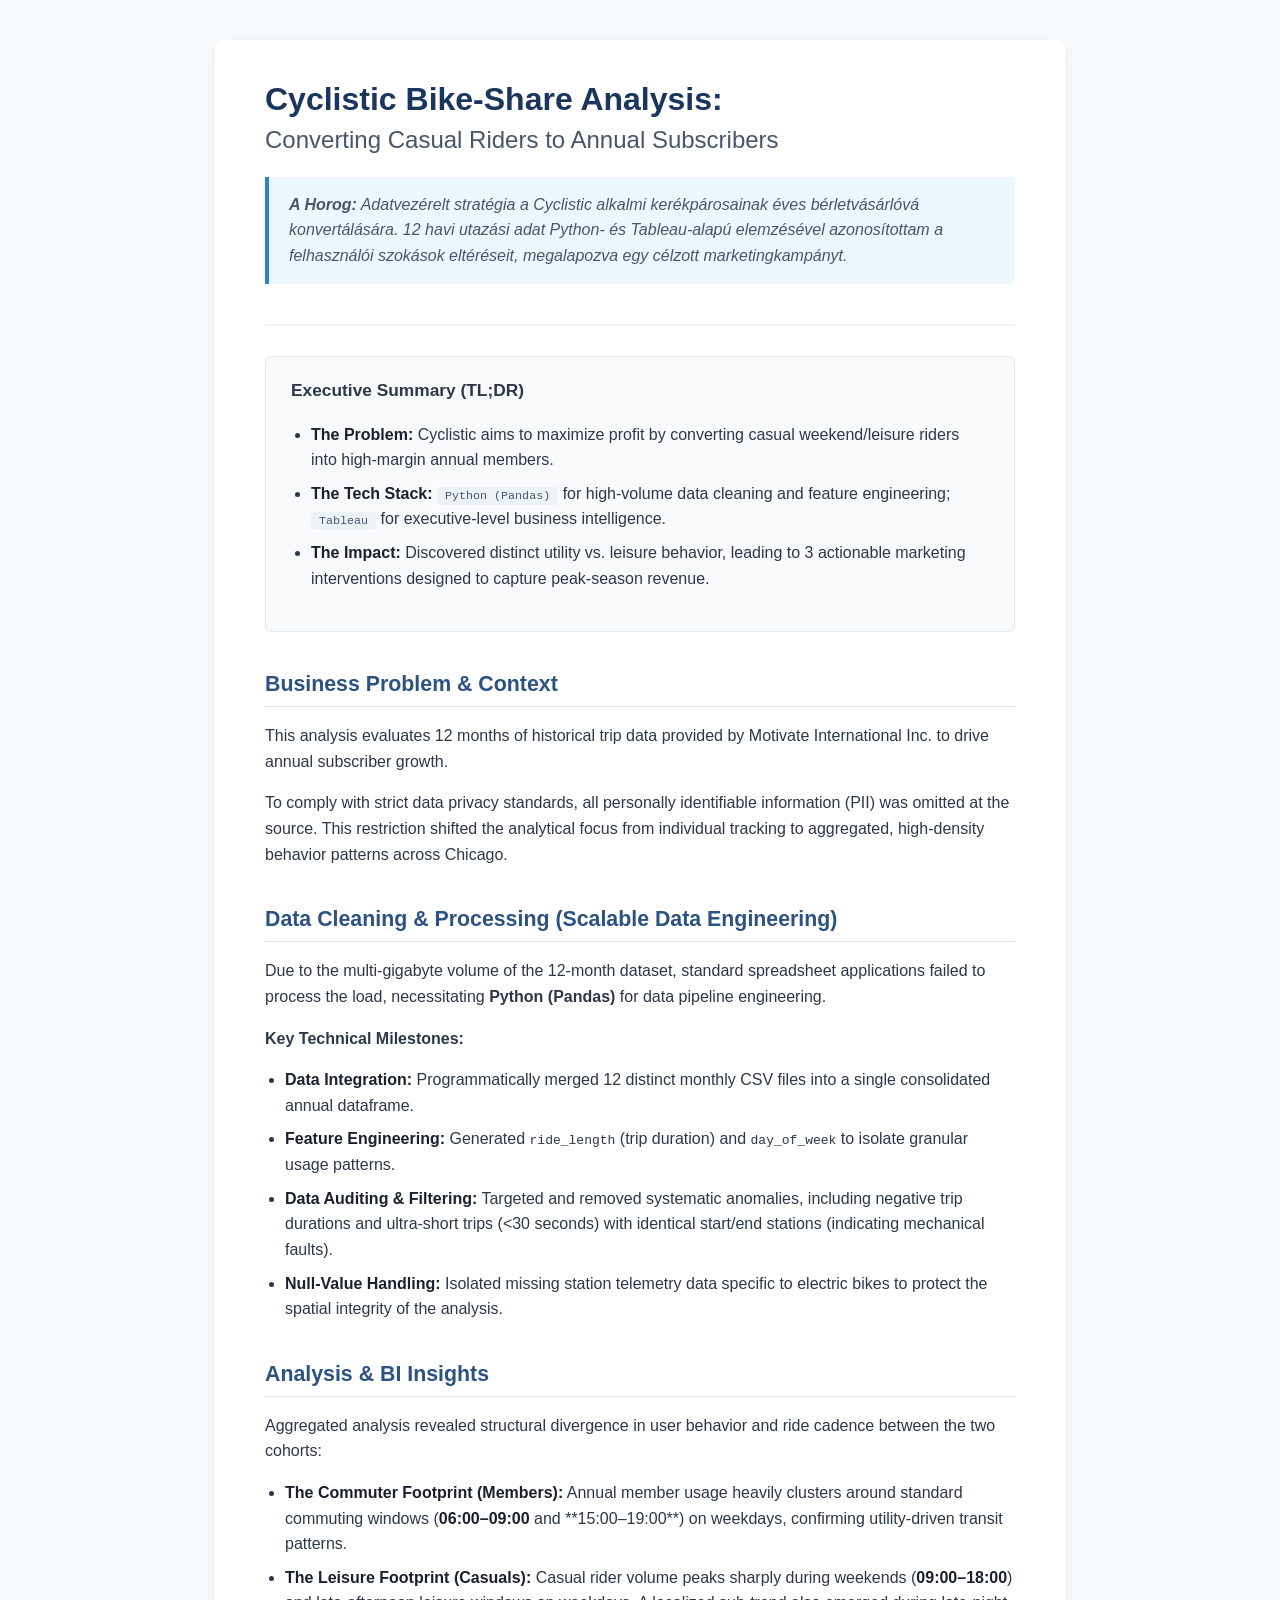
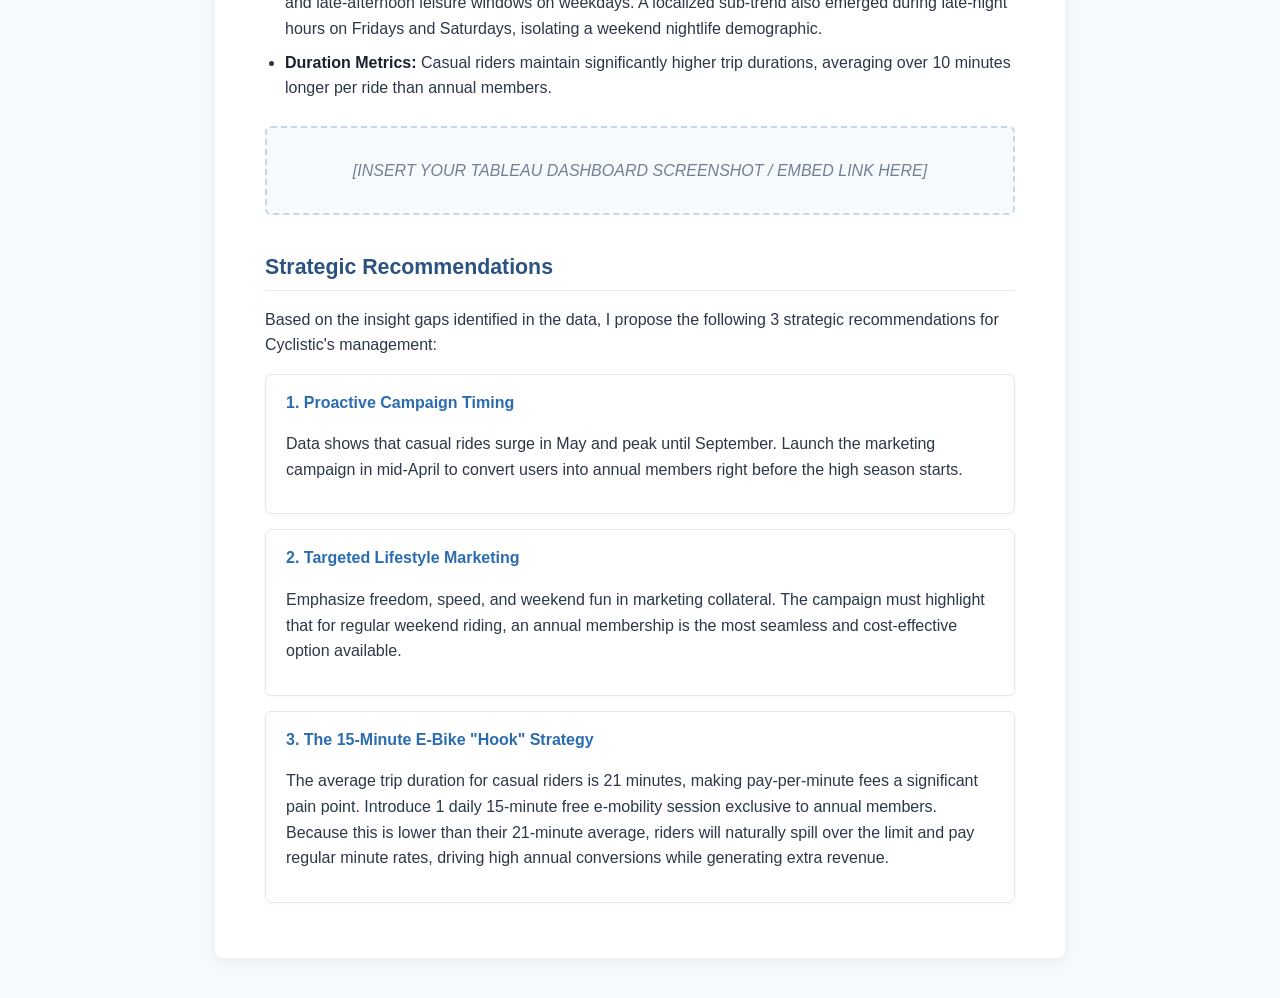
==== bike_sharing.html @ 43208537 "Update bike_sharing.html" ====
<!DOCTYPE html>
<html lang="en">
<head>
    <meta charset="UTF-8">
    <meta name="viewport" content="width=device-width, initial-scale=1.0">
    <title>Cyclistic Bike-Share Case Study - Data Analytics Portfolio</title>
    <style>
        *, *::before, *::after {
            box-sizing: border-box;
        }
        
        body {
            font-family: 'Segoe UI', Tahoma, Geneva, Verdana, sans-serif;
            line-height: 1.6;
            color: #2d3748;
            background-color: #f7fafc;
            margin: 0;
            padding: 0;
        }

        .container {
            max-width: 850px;
            margin: 40px auto;
            background: #ffffff;
            padding: 40px 50px;
            border-radius: 8px;
            box-shadow: 0 4px 15px rgba(0, 0, 0, 0.05);
        }

        header {
            border-bottom: 2px solid #edf2f7;
            padding-bottom: 20px;
            margin-bottom: 30px;
        }

        h1 {
            font-size: 24pt;
            color: #1a365d;
            margin-top: 0;
            margin-bottom: 15px;
            line-height: 1.2;
        }

        .hook {
            font-size: 12pt;
            font-style: italic;
            color: #4a5568;
            background-color: #ebf8ff;
            border-left: 4px solid #3182ce;
            padding: 15px 20px;
            margin: 20px 0;
            border-radius: 0 4px 4px 0;
        }

        h2 {
            font-size: 16pt;
            color: #2c5282;
            margin-top: 35px;
            margin-bottom: 15px;
            padding-bottom: 5px;
            border-bottom: 1px solid #e2e8f0;
        }

        .summary-box {
            background-color: #f8fafc;
            border: 1px solid #e2e8f0;
            border-radius: 6px;
            padding: 20px 25px;
            margin-bottom: 30px;
        }

        .summary-box h3 {
            margin-top: 0;
            color: #2d3748;
            font-size: 13pt;
        }

        ul {
            padding-left: 20px;
            margin-bottom: 20px;
        }

        li {
            margin-bottom: 8px;
        }

        li strong {
            color: #1a202c;
        }

        .placeholder-box {
            background-color: #f7fafc;
            border: 2px dashed #cbd5e0;
            border-radius: 6px;
            padding: 30px;
            text-align: center;
            color: #718096;
            font-style: italic;
            margin: 25px 0;
        }

        .recommendation {
            background: #fff;
            border: 1px solid #e2e8f0;
            border-radius: 6px;
            padding: 15px 20px;
            margin-bottom: 15px;
            box-shadow: 0 2px 4px rgba(0,0,0,0.02);
        }

        .recommendation h4 {
            margin-top: 0;
            margin-bottom: 8px;
            color: #2b6cb0;
            font-size: 12pt;
        }
        
        .tech-badge {
            background-color: #edf2f7;
            color: #4a5568;
            padding: 2px 8px;
            border-radius: 4px;
            font-family: monospace;
            font-size: 0.9em;
        }
    </style>
</head>
<body>

    <div class="container">
        <header>
            <h1>Cyclistic Bike-Share Analysis:<br><span style="color: #4a5568; font-size: 18pt; font-weight: normal;">Converting Casual Riders to Annual Subscribers</span></h1>
            
            <div class="hook">
                <strong>A Horog:</strong> Adatvezérelt stratégia a Cyclistic alkalmi kerékpárosainak éves bérletvásárlóvá konvertálására. 12 havi utazási adat Python- és Tableau-alapú elemzésével azonosítottam a felhasználói szokások eltéréseit, megalapozva egy célzott marketingkampányt.
            </div>
        </header>

        <section class="summary-box">
            <h3>Executive Summary (TL;DR)</h3>
            <ul>
                <li><strong>The Problem:</strong> Cyclistic aims to maximize profit by converting casual weekend/leisure riders into high-margin annual members.</li>
                <li><strong>The Tech Stack:</strong> <span class="tech-badge">Python (Pandas)</span> for high-volume data cleaning and feature engineering; <span class="tech-badge">Tableau</span> for executive-level business intelligence.</li>
                <li><strong>The Impact:</strong> Discovered distinct utility vs. leisure behavior, leading to 3 actionable marketing interventions designed to capture peak-season revenue.</li>
            </ul>
        </section>

        <h2>Business Problem & Context</h2>
        <p>This analysis evaluates 12 months of historical trip data provided by Motivate International Inc. to drive annual subscriber growth.</p>
        <p>To comply with strict data privacy standards, all personally identifiable information (PII) was omitted at the source. This restriction shifted the analytical focus from individual tracking to aggregated, high-density behavior patterns across Chicago.</p>

        <h2>Data Cleaning & Processing (Scalable Data Engineering)</h2>
        <p>Due to the multi-gigabyte volume of the 12-month dataset, standard spreadsheet applications failed to process the load, necessitating <strong>Python (Pandas)</strong> for data pipeline engineering.</p>
        
        <p><strong>Key Technical Milestones:</strong></p>
        <ul>
            <li><strong>Data Integration:</strong> Programmatically merged 12 distinct monthly CSV files into a single consolidated annual dataframe.</li>
            <li><strong>Feature Engineering:</strong> Generated <code>ride_length</code> (trip duration) and <code>day_of_week</code> to isolate granular usage patterns.</li>
            <li><strong>Data Auditing & Filtering:</strong> Targeted and removed systematic anomalies, including negative trip durations and ultra-short trips (&lt;30 seconds) with identical start/end stations (indicating mechanical faults).</li>
            <li><strong>Null-Value Handling:</strong> Isolated missing station telemetry data specific to electric bikes to protect the spatial integrity of the analysis.</li>
        </ul>

        <h2>Analysis & BI Insights</h2>
        <p>Aggregated analysis revealed structural divergence in user behavior and ride cadence between the two cohorts:</p>
        
        <ul>
            <li><strong>The Commuter Footprint (Members):</strong> Annual member usage heavily clusters around standard commuting windows (<strong>06:00–09:00</strong> and **15:00–19:00**) on weekdays, confirming utility-driven transit patterns.</li>
            <li><strong>The Leisure Footprint (Casuals):</strong> Casual rider volume peaks sharply during weekends (<strong>09:00–18:00</strong>) and late-afternoon leisure windows on weekdays. A localized sub-trend also emerged during late-night hours on Fridays and Saturdays, isolating a weekend nightlife demographic.</li>
            <li><strong>Duration Metrics:</strong> Casual riders maintain significantly higher trip durations, averaging over 10 minutes longer per ride than annual members.</li>
        </ul>

        <div class="placeholder-box">
            [INSERT YOUR TABLEAU DASHBOARD SCREENSHOT / EMBED LINK HERE]
        </div>

        <h2>Strategic Recommendations</h2>
        <p>Based on the insight gaps identified in the data, I propose the following 3 strategic recommendations for Cyclistic's management:</p>

        <div class="recommendation">
            <h4>1. Proactive Campaign Timing</h4>
            <p>Data shows that casual rides surge in May and peak until September. Launch the marketing campaign in mid-April to convert users into annual members right before the high season starts.</p>
        </div>

        <div class="recommendation">
            <h4>2. Targeted Lifestyle Marketing</h4>
            <p>Emphasize freedom, speed, and weekend fun in marketing collateral. The campaign must highlight that for regular weekend riding, an annual membership is the most seamless and cost-effective option available.</p>
        </div>

        <div class="recommendation">
            <h4>3. The 15-Minute E-Bike "Hook" Strategy</h4>
            <p>The average trip duration for casual riders is 21 minutes, making pay-per-minute fees a significant pain point. Introduce 1 daily 15-minute free e-mobility session exclusive to annual members. Because this is lower than their 21-minute average, riders will naturally spill over the limit and pay regular minute rates, driving high annual conversions while generating extra revenue.</p>
        </div>
    </div>

</body>
</html>
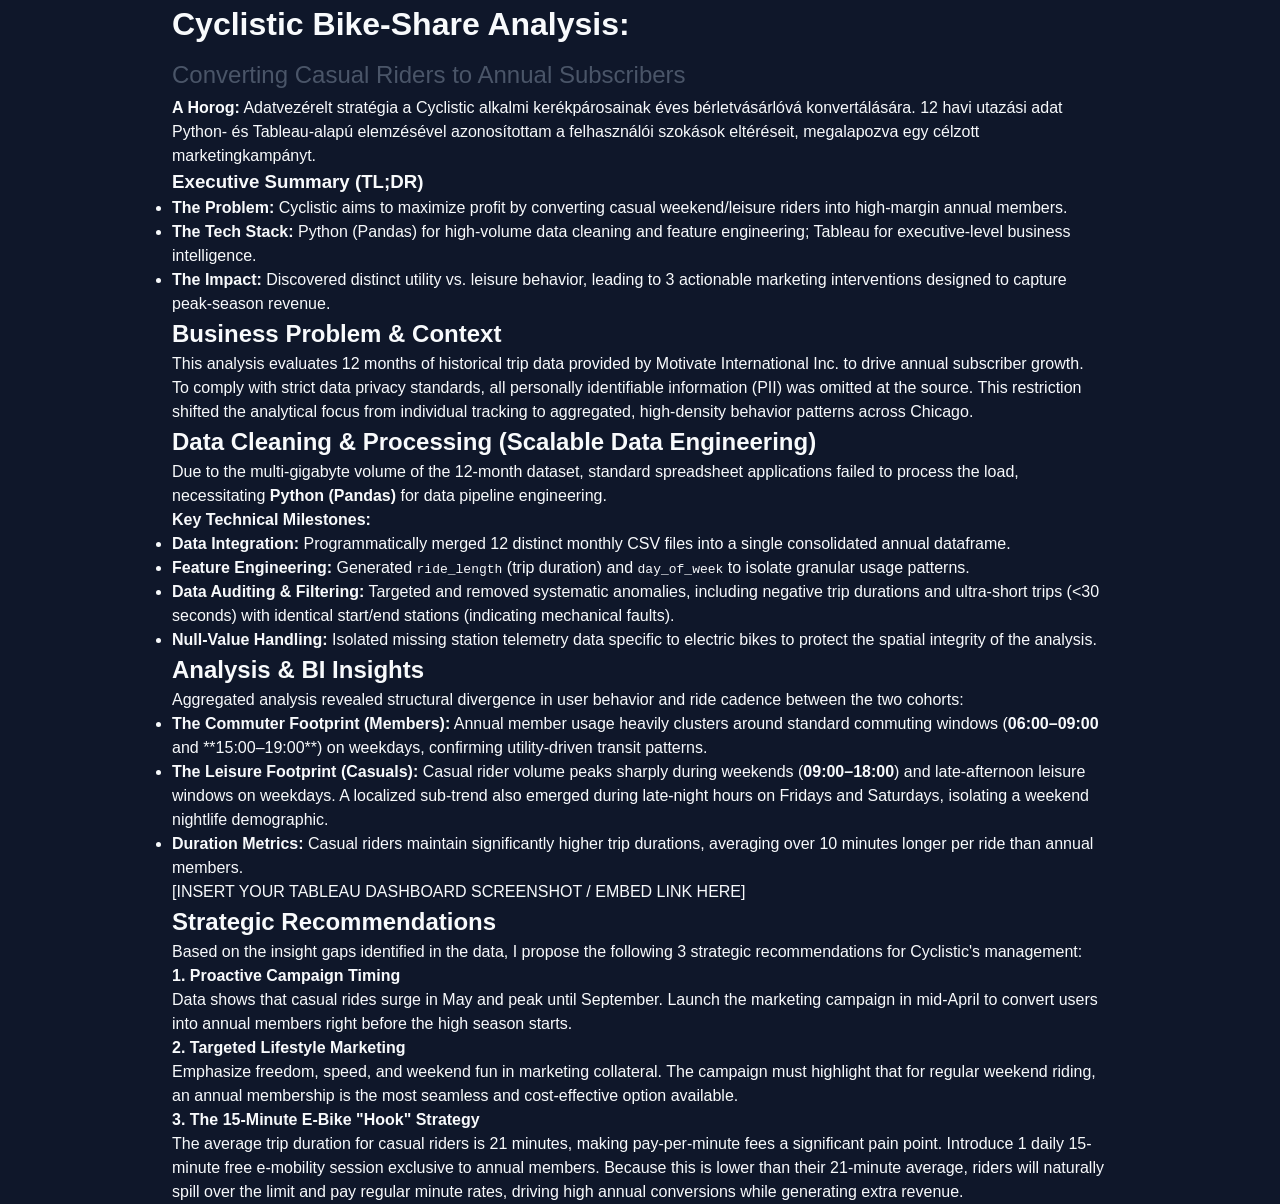
==== commit 26f9120b: "Update bike_sharing.html with .css link" ====
--- a/bike_sharing.html
+++ b/bike_sharing.html
@@ -4,126 +4,7 @@
     <meta charset="UTF-8">
     <meta name="viewport" content="width=device-width, initial-scale=1.0">
     <title>Cyclistic Bike-Share Case Study - Data Analytics Portfolio</title>
-    <style>
-        *, *::before, *::after {
-            box-sizing: border-box;
-        }
-        
-        body {
-            font-family: 'Segoe UI', Tahoma, Geneva, Verdana, sans-serif;
-            line-height: 1.6;
-            color: #2d3748;
-            background-color: #f7fafc;
-            margin: 0;
-            padding: 0;
-        }
-
-        .container {
-            max-width: 850px;
-            margin: 40px auto;
-            background: #ffffff;
-            padding: 40px 50px;
-            border-radius: 8px;
-            box-shadow: 0 4px 15px rgba(0, 0, 0, 0.05);
-        }
-
-        header {
-            border-bottom: 2px solid #edf2f7;
-            padding-bottom: 20px;
-            margin-bottom: 30px;
-        }
-
-        h1 {
-            font-size: 24pt;
-            color: #1a365d;
-            margin-top: 0;
-            margin-bottom: 15px;
-            line-height: 1.2;
-        }
-
-        .hook {
-            font-size: 12pt;
-            font-style: italic;
-            color: #4a5568;
-            background-color: #ebf8ff;
-            border-left: 4px solid #3182ce;
-            padding: 15px 20px;
-            margin: 20px 0;
-            border-radius: 0 4px 4px 0;
-        }
-
-        h2 {
-            font-size: 16pt;
-            color: #2c5282;
-            margin-top: 35px;
-            margin-bottom: 15px;
-            padding-bottom: 5px;
-            border-bottom: 1px solid #e2e8f0;
-        }
-
-        .summary-box {
-            background-color: #f8fafc;
-            border: 1px solid #e2e8f0;
-            border-radius: 6px;
-            padding: 20px 25px;
-            margin-bottom: 30px;
-        }
-
-        .summary-box h3 {
-            margin-top: 0;
-            color: #2d3748;
-            font-size: 13pt;
-        }
-
-        ul {
-            padding-left: 20px;
-            margin-bottom: 20px;
-        }
-
-        li {
-            margin-bottom: 8px;
-        }
-
-        li strong {
-            color: #1a202c;
-        }
-
-        .placeholder-box {
-            background-color: #f7fafc;
-            border: 2px dashed #cbd5e0;
-            border-radius: 6px;
-            padding: 30px;
-            text-align: center;
-            color: #718096;
-            font-style: italic;
-            margin: 25px 0;
-        }
-
-        .recommendation {
-            background: #fff;
-            border: 1px solid #e2e8f0;
-            border-radius: 6px;
-            padding: 15px 20px;
-            margin-bottom: 15px;
-            box-shadow: 0 2px 4px rgba(0,0,0,0.02);
-        }
-
-        .recommendation h4 {
-            margin-top: 0;
-            margin-bottom: 8px;
-            color: #2b6cb0;
-            font-size: 12pt;
-        }
-        
-        .tech-badge {
-            background-color: #edf2f7;
-            color: #4a5568;
-            padding: 2px 8px;
-            border-radius: 4px;
-            font-family: monospace;
-            font-size: 0.9em;
-        }
-    </style>
+    <link rel="stylesheet" href="style.css">
 </head>
 <body>
 
--- a/style.css
+++ b/style.css
@@ -0,0 +1,169 @@
+/* --- DIZÁJN RENDSZER --- */
+        :root {
+            --bg-main: #0f172a;       /* Mély palaszürke háttér */
+            --bg-card: #1e293b;       /* Kártyák háttere */
+            --accent-cyan: #06b6d4;   /* Funkcionális neon-cián kiemelő */
+            --text-main: #f8fafc;     /* Elsődleges szöveg */
+            --text-muted: #94a3b8;    /* Másodlagos szöveg */
+            --border-color: rgba(255, 255, 255, 0.05);
+            --max-width: 1000px;
+            --transition: all 0.2s ease-in-out;
+        }
+
+        * {
+            margin: 0;
+            padding: 0;
+            box-sizing: border-box;
+            scroll-behavior: smooth;
+        }
+
+        body {
+            background-color: var(--bg-main);
+            color: var(--text-main);
+            font-family: 'Inter', sans-serif;
+            line-height: 1.5;
+            -webkit-font-smoothing: antialiased;
+        }
+
+        .container {
+            width: 100%;
+            max-width: var(--max-width);
+            margin: 0 auto;
+            padding: 0 2rem;
+        }
+
+        /* --- LEBUTÍTOTT NAVIGÁCIÓ --- */
+        nav {
+            padding: 2rem 0;
+        }
+
+        .logo {
+            font-weight: 700;
+            font-size: 1.1rem;
+            letter-spacing: 0.05em;
+        }
+
+        .logo span {
+            color: var(--accent-cyan);
+        }
+
+        /* --- BEMUTATKOZÁS (HERO & ABOUT EGYBEN) --- */
+        .profile-section {
+            padding: 4rem 0 6rem 0;
+        }
+
+        .profile-section h1 {
+            font-size: 2.5rem;
+            font-weight: 700;
+            line-height: 1.2;
+            margin-bottom: 1.5rem;
+            letter-spacing: -0.02em;
+        }
+
+        .profile-section p {
+            font-size: 1.15rem;
+            color: var(--text-muted);
+            max-width: 800px;
+        }
+
+        /* --- MINIMALISTA PROJEKT RÁCSHÁLÓ --- */
+        .projects-section {
+            padding-bottom: 8rem;
+        }
+
+        .section-title {
+            font-size: 1.5rem;
+            font-weight: 700;
+            margin-bottom: 2.5rem;
+            letter-spacing: -0.01em;
+        }
+
+        .section-title span {
+            color: var(--accent-cyan);
+        }
+
+        .projects-grid {
+            display: grid;
+            grid-template-columns: repeat(auto-fit, minmax(320px, 1fr));
+            gap: 2rem;
+        }
+
+        .project-card {
+            background-color: var(--bg-card);
+            border: 1px solid var(--border-color);
+            border-radius: 6px;
+            padding: 2.5rem;
+            display: flex;
+            flex-direction: column;
+            justify-content: space-between;
+            transition: var(--transition);
+        }
+
+        .project-card:hover {
+            border-color: rgba(6, 182, 212, 0.3);
+        }
+
+        .project-card h3 {
+            font-size: 1.3rem;
+            margin-bottom: 0.75rem;
+        }
+
+        .project-card p {
+            color: var(--text-muted);
+            font-size: 0.95rem;
+            margin-bottom: 2rem;
+            flex-grow: 1;
+        }
+
+        /* Gomb stílus az átnavigáláshoz */
+        .btn {
+            display: inline-flex;
+            align-items: center;
+            justify-content: center;
+            padding: 0.75rem 1.5rem;
+            font-size: 0.9rem;
+            font-weight: 600;
+            border-radius: 4px;
+            text-decoration: none;
+            transition: var(--transition);
+            background-color: var(--accent-cyan);
+            color: var(--bg-main);
+            border: 1px solid var(--accent-cyan);
+            align-self: flex-start;
+        }
+
+        .btn:hover {
+            background-color: transparent;
+            color: var(--accent-cyan);
+        }
+
+        /* --- FOOTER / KAPCSOLAT --- */
+        footer {
+            padding: 3rem 0;
+            border-top: 1px solid var(--border-color);
+            display: flex;
+            justify-content: space-between;
+            align-items: center;
+            flex-wrap: wrap;
+            gap: 1.5rem;
+            font-size: 0.9rem;
+            color: var(--text-muted);
+        }
+
+        .footer-links a {
+            color: var(--text-main);
+            text-decoration: none;
+            margin-left: 1.5rem;
+            font-weight: 500;
+            transition: var(--transition);
+        }
+
+        .footer-links a:hover {
+            color: var(--accent-cyan);
+        }
+
+        @media (max-width: 576px) {
+            .profile-section h1 { font-size: 2rem; }
+            footer { flex-direction: column; text-align: center; }
+            .footer-links a { margin: 0 0.75rem; }
+        }
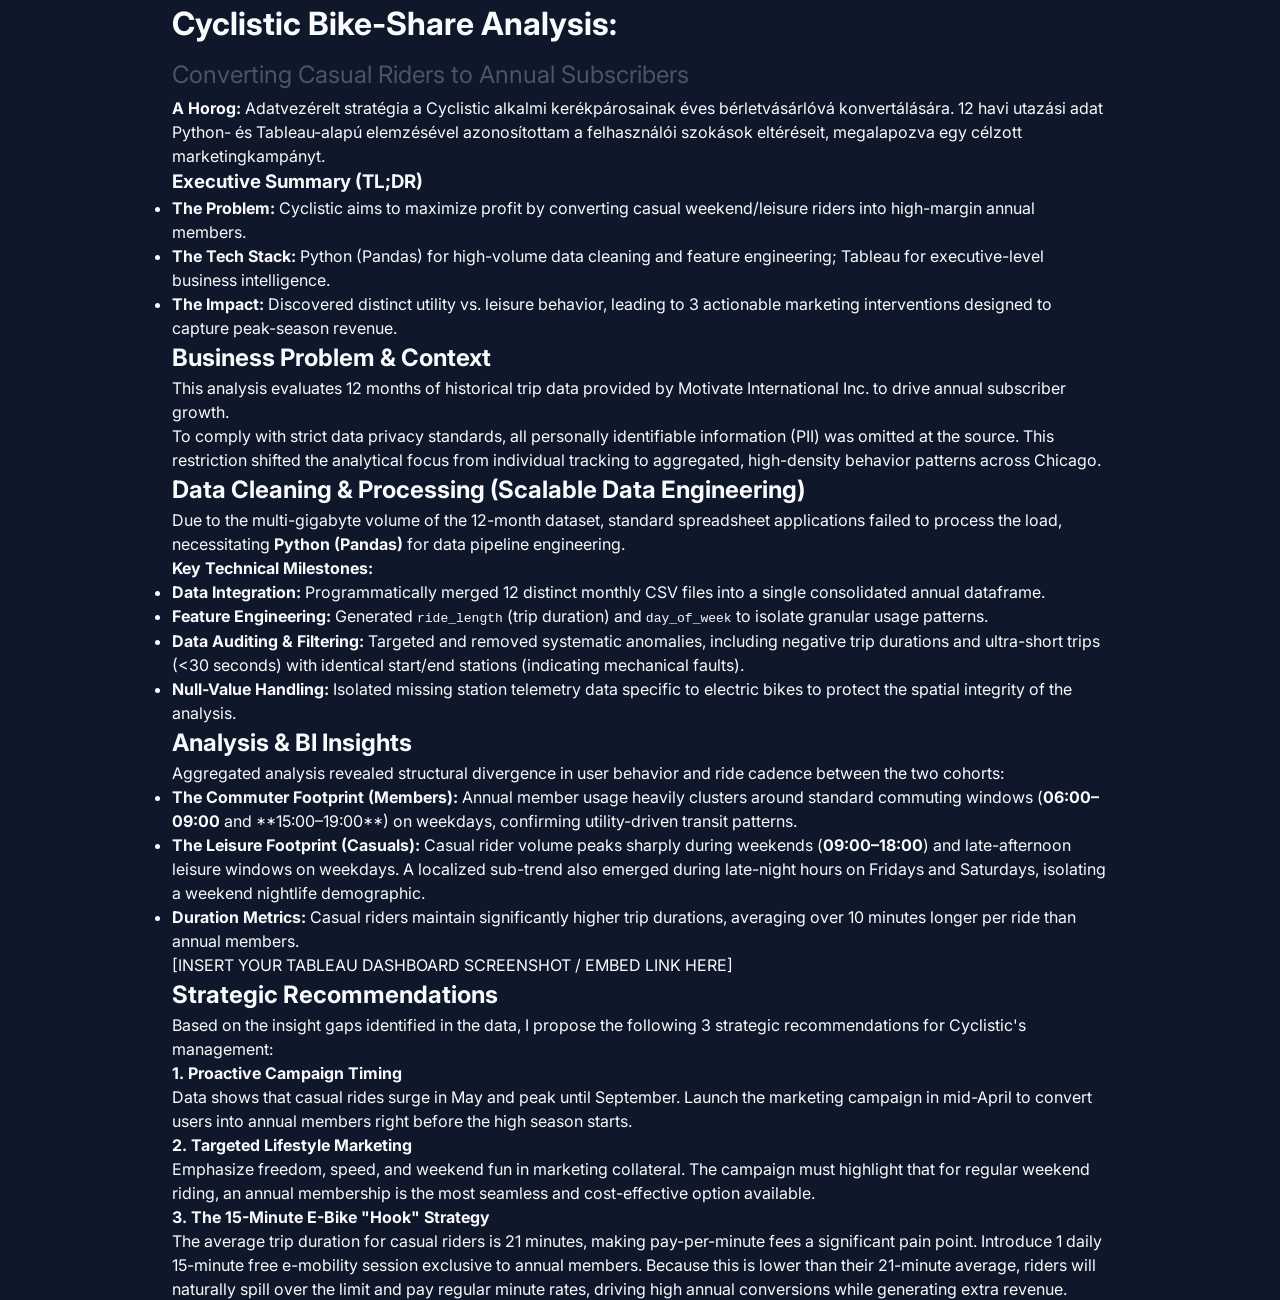
==== commit 4ee73436: "Update bike_sharing.html" ====
--- a/bike_sharing.html
+++ b/bike_sharing.html
@@ -3,7 +3,10 @@
 <head>
     <meta charset="UTF-8">
     <meta name="viewport" content="width=device-width, initial-scale=1.0">
-    <title>Cyclistic Bike-Share Case Study - Data Analytics Portfolio</title>
+    <title>Case Study - Divvy</title>
+    <link rel="preconnect" href="https://fonts.googleapis.com">
+    <link rel="preconnect" href="https://fonts.gstatic.com" crossorigin>
+    <link href="https://fonts.googleapis.com/css2?family=Inter:wght@400;500;600;700&display=swap" rel="stylesheet">
     <link rel="stylesheet" href="style.css">
 </head>
 <body>
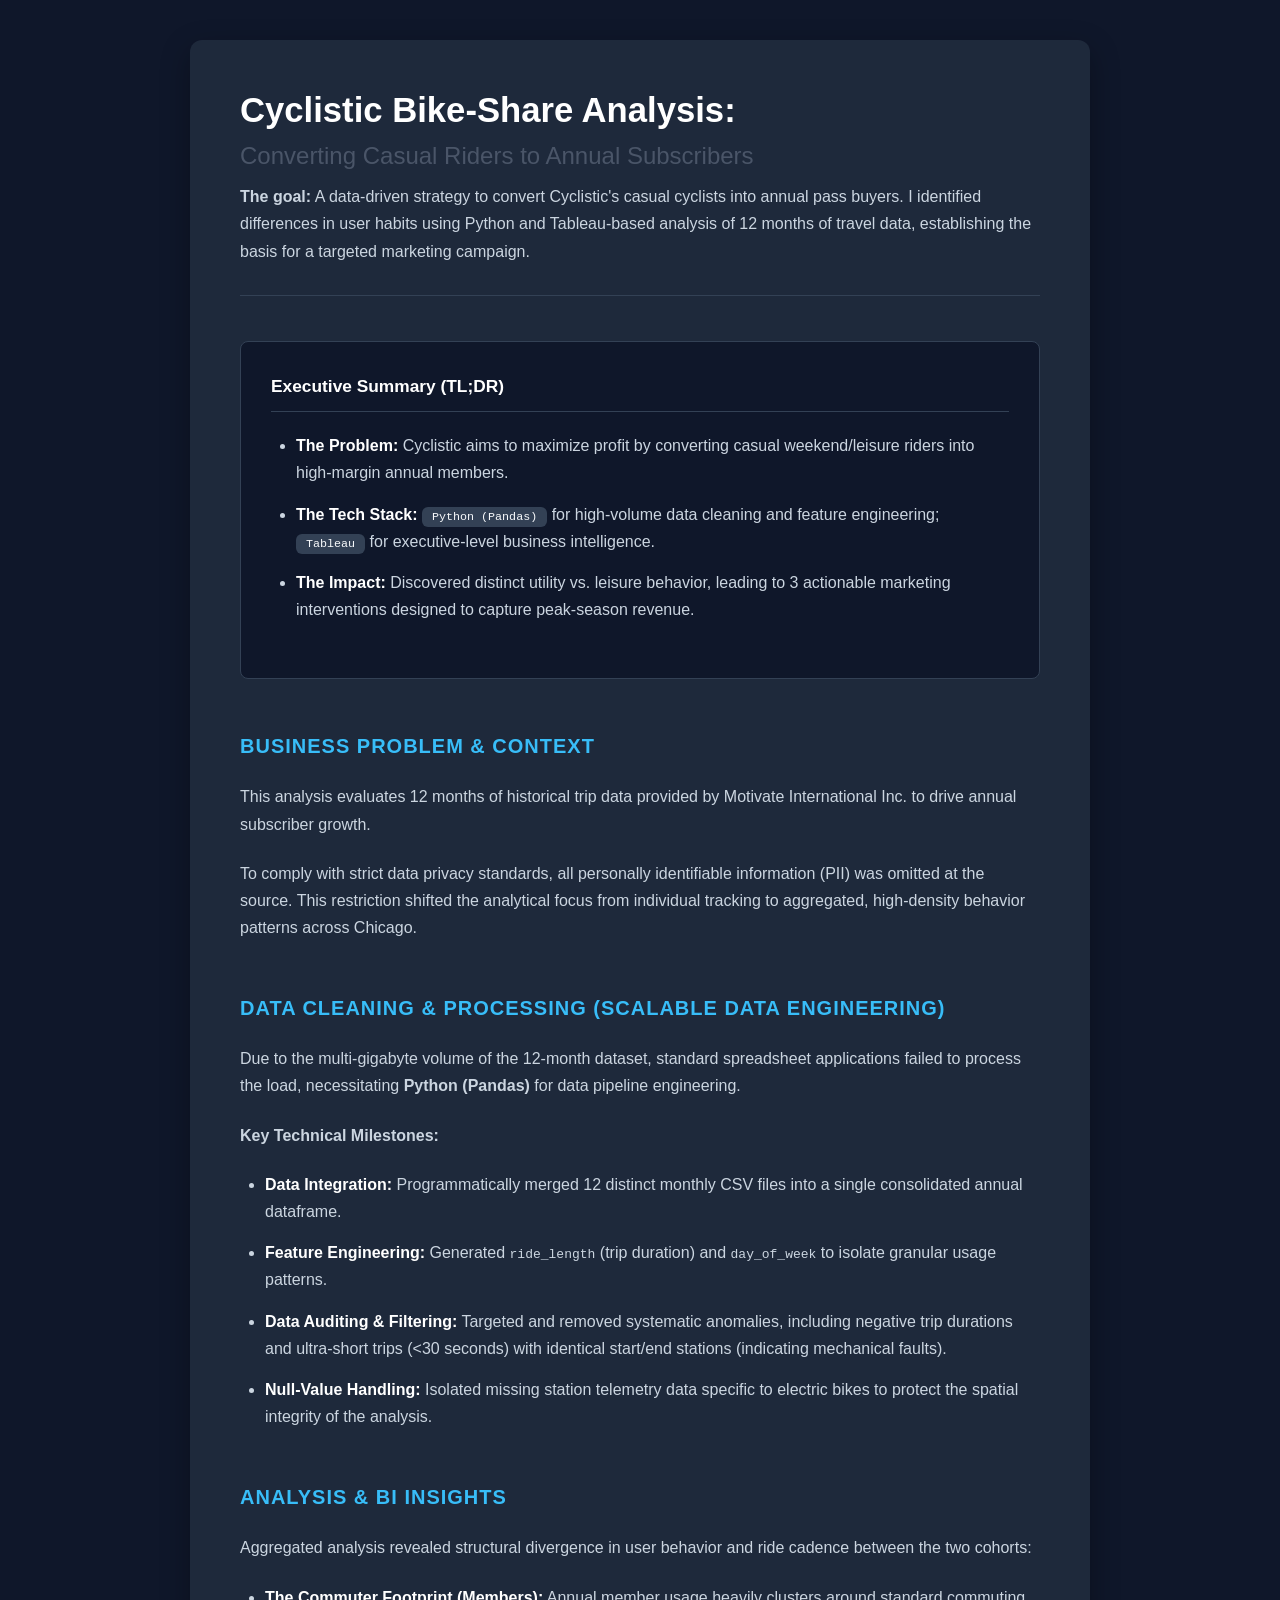
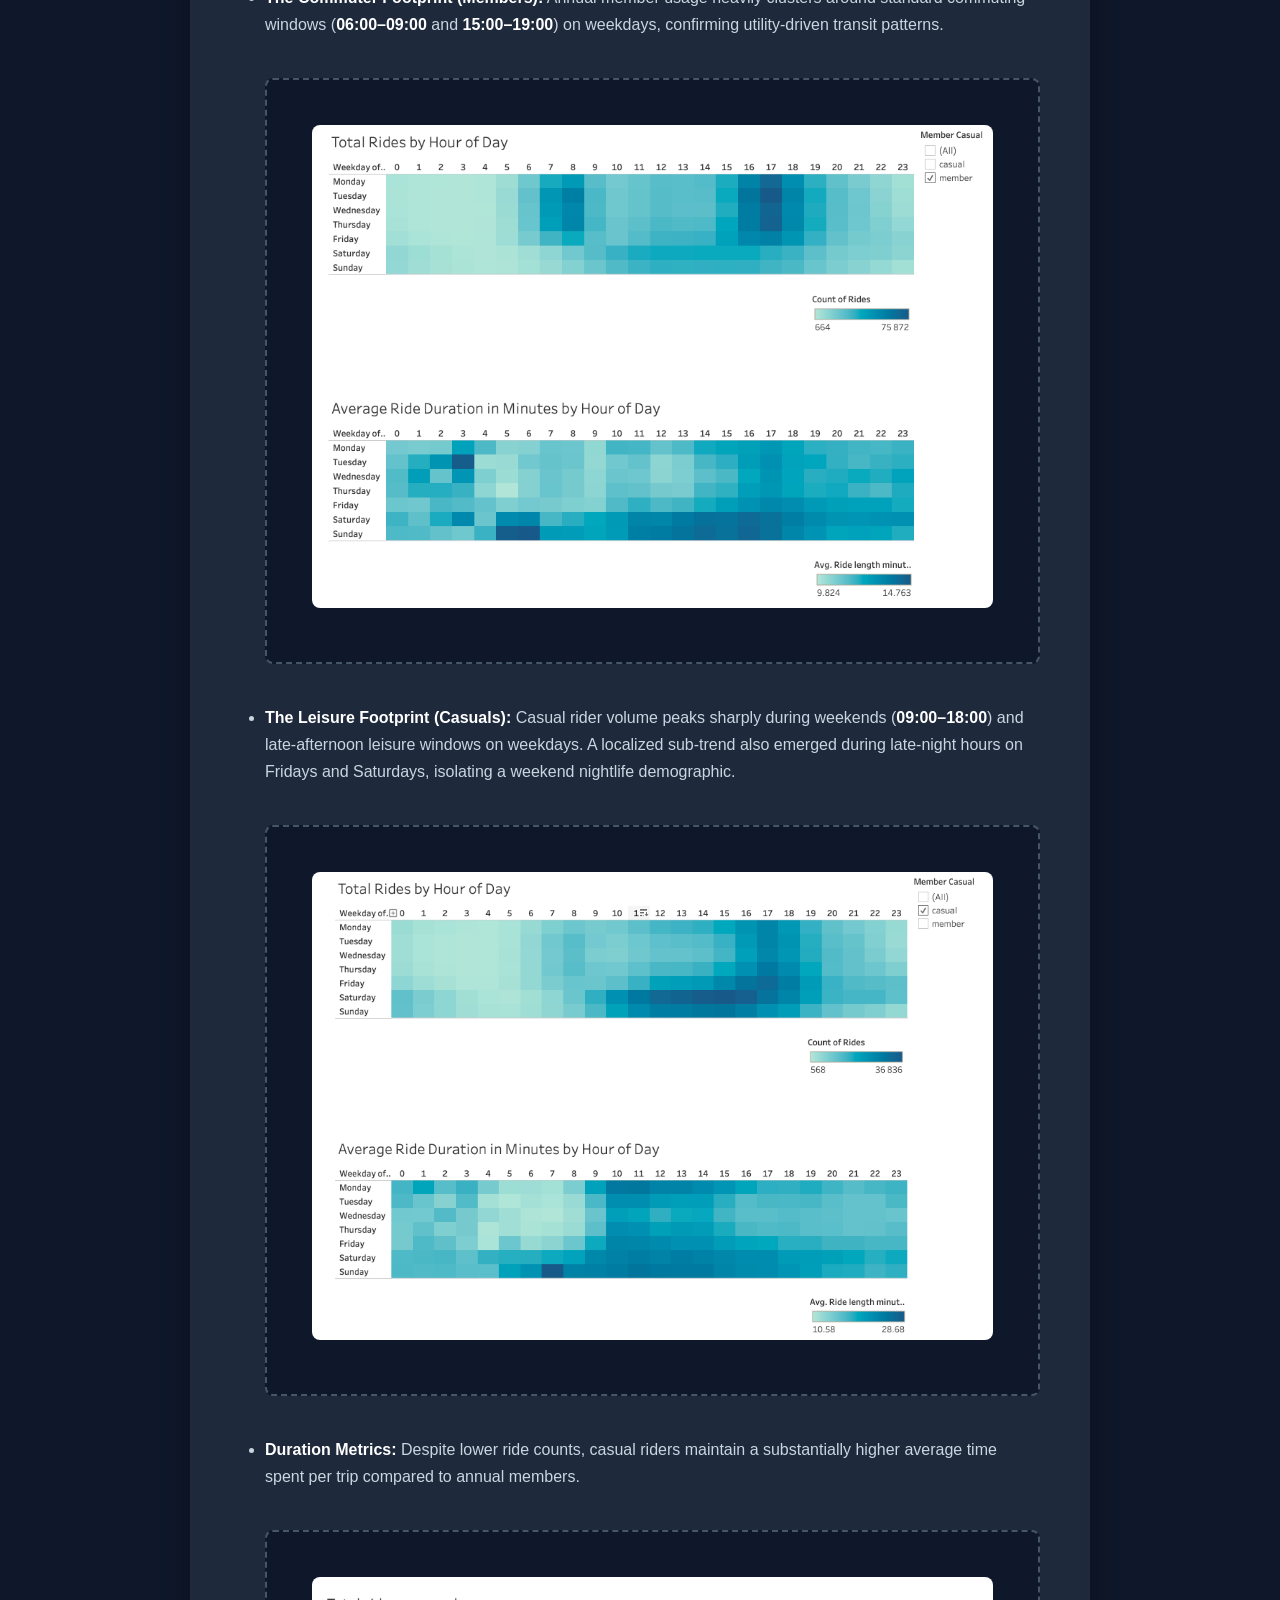
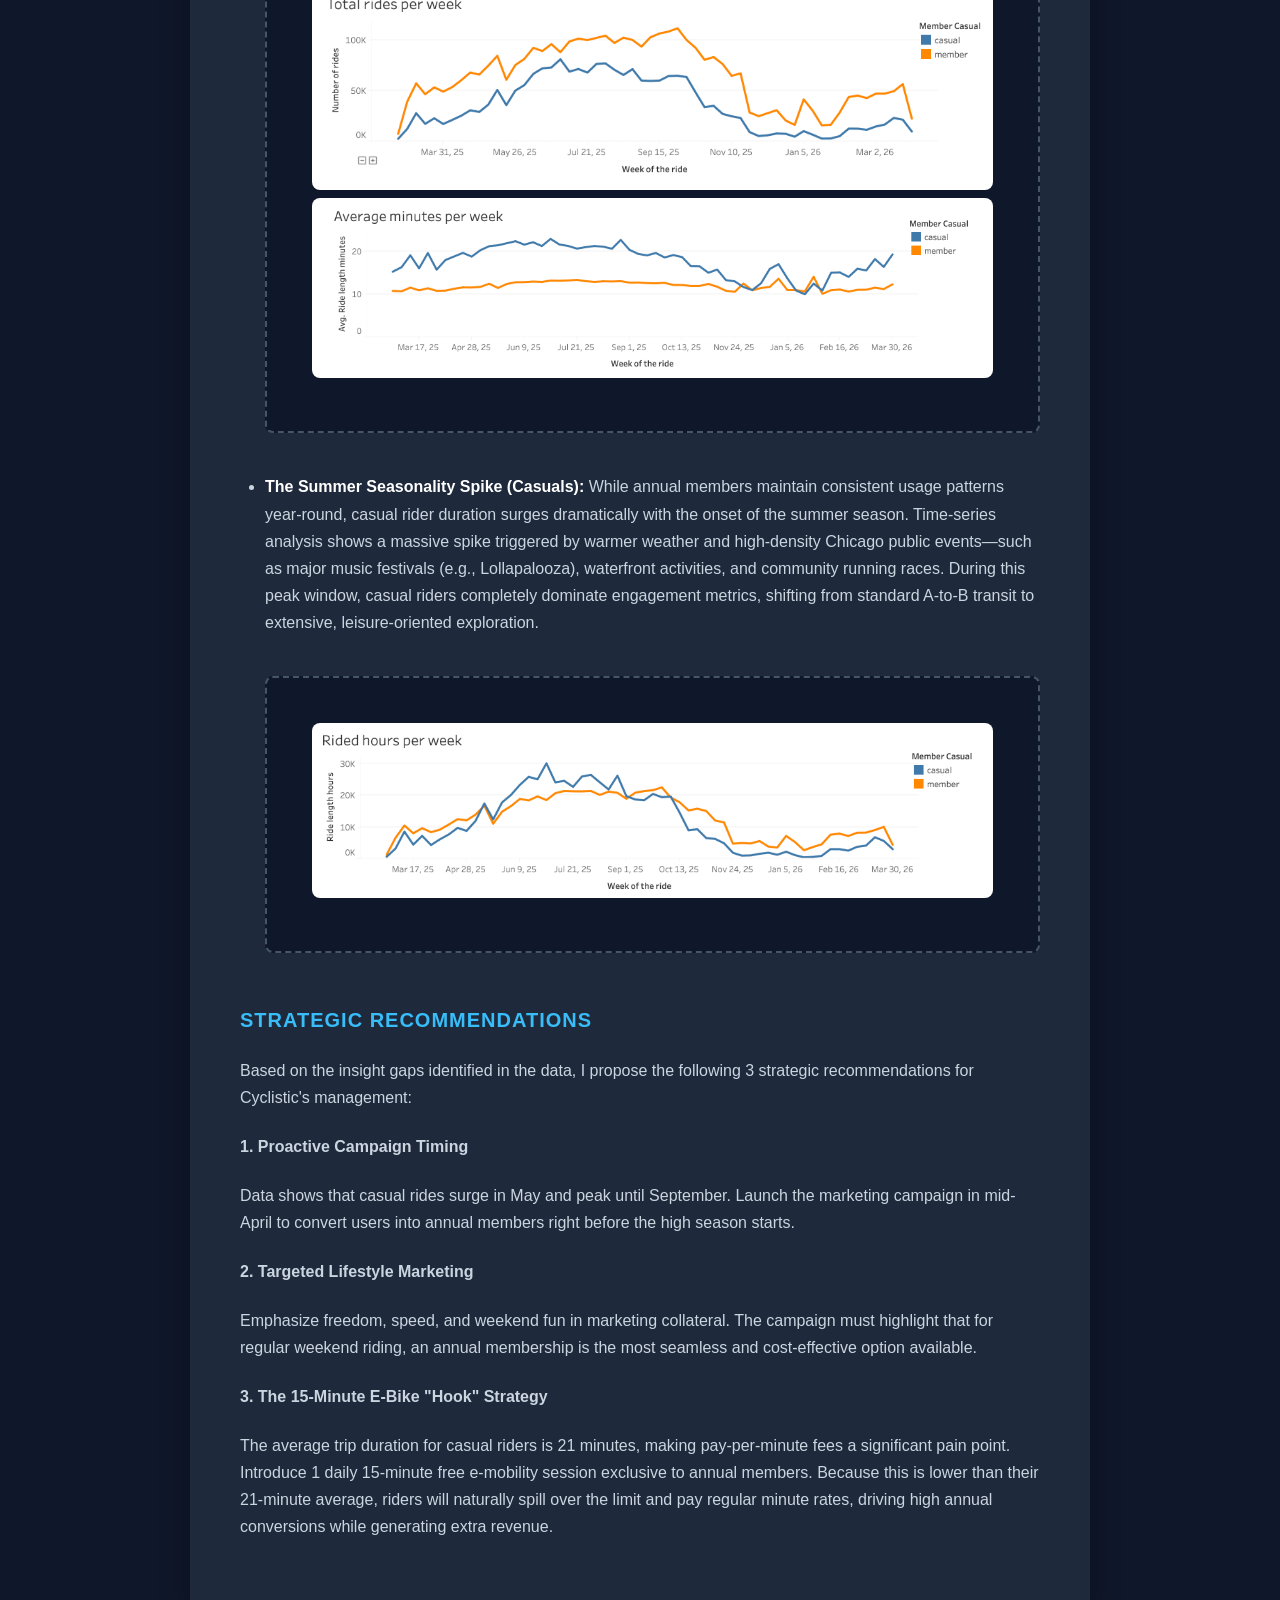
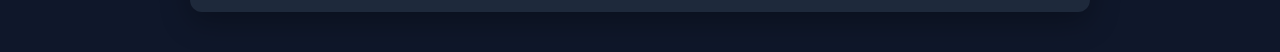
==== commit b3680eee: "Porfolio page updated" ====
--- a/bike_sharing.html
+++ b/bike_sharing.html
@@ -16,7 +16,7 @@
             <h1>Cyclistic Bike-Share Analysis:<br><span style="color: #4a5568; font-size: 18pt; font-weight: normal;">Converting Casual Riders to Annual Subscribers</span></h1>
             
             <div class="hook">
-                <strong>A Horog:</strong> Adatvezérelt stratégia a Cyclistic alkalmi kerékpárosainak éves bérletvásárlóvá konvertálására. 12 havi utazási adat Python- és Tableau-alapú elemzésével azonosítottam a felhasználói szokások eltéréseit, megalapozva egy célzott marketingkampányt.
+                <strong>The goal:</strong> A data-driven strategy to convert Cyclistic's casual cyclists into annual pass buyers. I identified differences in user habits using Python and Tableau-based analysis of 12 months of travel data, establishing the basis for a targeted marketing campaign.
             </div>
         </header>
 
@@ -48,15 +48,29 @@
         <p>Aggregated analysis revealed structural divergence in user behavior and ride cadence between the two cohorts:</p>
         
         <ul>
-            <li><strong>The Commuter Footprint (Members):</strong> Annual member usage heavily clusters around standard commuting windows (<strong>06:00–09:00</strong> and **15:00–19:00**) on weekdays, confirming utility-driven transit patterns.</li>
+            <li><strong>The Commuter Footprint (Members):</strong> Annual member usage heavily clusters around standard commuting windows (<strong>06:00–09:00</strong> and <strong>15:00–19:00</strong>) on weekdays, confirming utility-driven transit patterns.</li>
+                <div class="placeholder-box">
+                <!-- <img src="allRiders_heatmap.png" alt="All riders heatmap" style="width: 100%; border-radius: 8px;">       -->
+                    <img src="member_heatmap.png" alt="Member heatmap" style="width: 100%; border-radius: 8px;">        
+                </div>
             <li><strong>The Leisure Footprint (Casuals):</strong> Casual rider volume peaks sharply during weekends (<strong>09:00–18:00</strong>) and late-afternoon leisure windows on weekdays. A localized sub-trend also emerged during late-night hours on Fridays and Saturdays, isolating a weekend nightlife demographic.</li>
-            <li><strong>Duration Metrics:</strong> Casual riders maintain significantly higher trip durations, averaging over 10 minutes longer per ride than annual members.</li>
+                <div class="placeholder-box">
+                    <img src="casual_heatmap.png" alt="Casual heatmap" style="width: 100%; border-radius: 8px;">
+                </div>
+
+            <li><strong>Duration Metrics:</strong> Despite lower ride counts, casual riders maintain a substantially higher average time spent per trip compared to annual members.</li>
+            <div class="placeholder-box">
+                <img src="totalRides_line.png" alt="Line chart showing differences" style="width: 100%; border-radius: 8px;">        
+                <img src="avgMinutes_line.png" alt="Line chart showing differences" style="width: 100%; border-radius: 8px;">        
+            </div>
+            <li><strong>The Summer Seasonality Spike (Casuals):</strong> While annual members maintain consistent usage patterns year-round, casual rider duration surges dramatically with the onset of the summer season. Time-series analysis shows a massive spike triggered by warmer weather and high-density Chicago public events—such as major music festivals (e.g., Lollapalooza), waterfront activities, and community running races. During this peak window, casual riders completely dominate engagement metrics, shifting from standard A-to-B transit to extensive, leisure-oriented exploration.</li>
+            <div class="placeholder-box">
+                
+                <img src="ridedHours_line.png" alt="Line chart showing differences" style="width: 100%; border-radius: 8px;">        
+            </div>
         </ul>
 
-        <div class="placeholder-box">
-            [INSERT YOUR TABLEAU DASHBOARD SCREENSHOT / EMBED LINK HERE]
-        </div>
-
+        
         <h2>Strategic Recommendations</h2>
         <p>Based on the insight gaps identified in the data, I propose the following 3 strategic recommendations for Cyclistic's management:</p>
 
@@ -77,4 +91,4 @@
     </div>
 
 </body>
-</html>
+</html>
--- a/style.css
+++ b/style.css
@@ -1,169 +1,149 @@
-/* --- DIZÁJN RENDSZER --- */
-        :root {
-            --bg-main: #0f172a;       /* Mély palaszürke háttér */
-            --bg-card: #1e293b;       /* Kártyák háttere */
-            --accent-cyan: #06b6d4;   /* Funkcionális neon-cián kiemelő */
-            --text-main: #f8fafc;     /* Elsődleges szöveg */
-            --text-muted: #94a3b8;    /* Másodlagos szöveg */
-            --border-color: rgba(255, 255, 255, 0.05);
-            --max-width: 1000px;
-            --transition: all 0.2s ease-in-out;
-        }
+/* Globális alapbeállítások a dobozmodellhez */
+*, *::before, *::after {
+    box-sizing: border-box;
+}
 
-        * {
-            margin: 0;
-            padding: 0;
-            box-sizing: border-box;
-            scroll-behavior: smooth;
-        }
+/* A teljes oldal háttere és alap betűstílusa */
+body {
+    font-family: 'Segoe UI', Tahoma, Geneva, Verdana, sans-serif;
+    line-height: 1.7;
+    color: #cbd5e0; /* Kellemes, lágy szürkésfehér szövegszín */
+    background-color: #0f172a; /* Mély sötétkék (slate) háttér */
+    margin: 0;
+    padding: 40px 20px;
+}
 
-        body {
-            background-color: var(--bg-main);
-            color: var(--text-main);
-            font-family: 'Inter', sans-serif;
-            line-height: 1.5;
-            -webkit-font-smoothing: antialiased;
-        }
+/* A központi tartalom kártyája - ez különül el gyönyörűen a háttértől */
+.container {
+    max-width: 900px;
+    margin: 0 auto;
+    background: #1e293b; /* Kicsit világosabb, elegáns kékesszürke kártya háttér */
+    padding: 50px;
+    border-radius: 12px;
+    box-shadow: 0 10px 30px rgba(0, 0, 0, 0.3);
+}
 
-        .container {
-            width: 100%;
-            max-width: var(--max-width);
-            margin: 0 auto;
-            padding: 0 2rem;
-        }
+/* Fejléc elrendezése */
+header {
+    border-bottom: 1px solid #334155;
+    padding-bottom: 30px;
+    margin-bottom: 45px;
+}
 
-        /* --- LEBUTÍTOTT NAVIGÁCIÓ --- */
-        nav {
-            padding: 2rem 0;
-        }
+h1 {
+    font-size: 26pt;
+    color: #ffffff; /* Hófehér főcím */
+    margin-top: 0;
+    margin-bottom: 10px;
+    line-height: 1.2;
+    font-weight: 700;
+}
 
-        .logo {
-            font-weight: 700;
-            font-size: 1.1rem;
-            letter-spacing: 0.05em;
-        }
+.subtitle {
+    font-size: 18pt;
+    color: #94a3b8; /* Halványabb alcím */
+    font-weight: 400;
+    display: block;
+    margin-bottom: 20px;
+}
 
-        .logo span {
-            color: var(--accent-cyan);
-        }
+/* A Horog (The Hook) kiemelt, modern doboza */
+.hook-box {
+    font-size: 11.5pt;
+    font-style: italic;
+    color: #e2e8f0;
+    background-color: rgba(56, 189, 248, 0.1); /* Nagyon finom, áttetsző világoskék fény */
+    border-left: 4px solid #38bdf8; /* Markáns neonkék bal oldali csík */
+    padding: 20px;
+    margin-top: 25px;
+    border-radius: 0 8px 8px 0;
+}
 
-        /* --- BEMUTATKOZÁS (HERO & ABOUT EGYBEN) --- */
-        .profile-section {
-            padding: 4rem 0 6rem 0;
-        }
+/* Fő fejezetcímek (Ask, Process, Insights...) */
+h2 {
+    font-size: 15pt;
+    color: #38bdf8; /* Világító kék kód-esztétika */
+    margin-top: 50px;
+    margin-bottom: 20px;
+    text-transform: uppercase;
+    letter-spacing: 1px;
+    font-weight: 600;
+}
 
-        .profile-section h1 {
-            font-size: 2.5rem;
-            font-weight: 700;
-            line-height: 1.2;
-            margin-bottom: 1.5rem;
-            letter-spacing: -0.02em;
-        }
+/* Executive Summary (TL;DR) blokk */
+.summary-box {
+    background-color: #0f172a; /* Beágyazott mély sötétkék doboz */
+    border: 1px solid #334155;
+    border-radius: 8px;
+    padding: 30px;
+    margin-bottom: 45px;
+}
 
-        .profile-section p {
-            font-size: 1.15rem;
-            color: var(--text-muted);
-            max-width: 800px;
-        }
+.summary-box h3 {
+    margin-top: 0;
+    color: #ffffff;
+    font-size: 13pt;
+    border-bottom: 1px solid #334155;
+    padding-bottom: 10px;
+    margin-bottom: 20px;
+}
 
-        /* --- MINIMALISTA PROJEKT RÁCSHÁLÓ --- */
-        .projects-section {
-            padding-bottom: 8rem;
-        }
+/* LISTÁK JAVÍTÁSA: Nem lógnak ki balra, tökéletesen igazodnak a címekhez */
+ul {
+    padding-left: 25px;
+    margin-top: 10px;
+    margin-bottom: 25px;
+}
 
-        .section-title {
-            font-size: 1.5rem;
-            font-weight: 700;
-            margin-bottom: 2.5rem;
-            letter-spacing: -0.01em;
-        }
+li {
+    margin-bottom: 14px;
+    list-style-position: outside; /* Biztosítja, hogy a szöveg ne csússzon a pötty alá */
+}
 
-        .section-title span {
-            color: var(--accent-cyan);
-        }
+li strong {
+    color: #ffffff; /* A listákon belüli kulcsszavak tiszta fehérek a maximális szkennelhetőségért */
+}
 
-        .projects-grid {
-            display: grid;
-            grid-template-columns: repeat(auto-fit, minmax(320px, 1fr));
-            gap: 2rem;
-        }
+/* Tableau / Kép helyőrző doboz */
+.placeholder-box {
+    background-color: #0f172a;
+    border: 2px dashed #475569;
+    border-radius: 8px;
+    padding: 45px;
+    text-align: center;
+    color: #94a3b8;
+    font-style: italic;
+    margin: 40px 0;
+}
 
-        .project-card {
-            background-color: var(--bg-card);
-            border: 1px solid var(--border-color);
-            border-radius: 6px;
-            padding: 2.5rem;
-            display: flex;
-            flex-direction: column;
-            justify-content: space-between;
-            transition: var(--transition);
-        }
+/* Stratégiai javaslatok kártyái */
+.recommendation-card {
+    background: #1e293b;
+    border-left: 4px solid #0ea5e9;
+    padding: 22px;
+    margin-bottom: 20px;
+    border-radius: 0 8px 8px 0;
+    box-shadow: 0 4px 6px -1px rgba(0, 0, 0, 0.15);
+}
 
-        .project-card:hover {
-            border-color: rgba(6, 182, 212, 0.3);
-        }
+.recommendation-card h4 {
+    margin-top: 0;
+    margin-bottom: 10px;
+    color: #38bdf8;
+    font-size: 13pt;
+}
 
-        .project-card h3 {
-            font-size: 1.3rem;
-            margin-bottom: 0.75rem;
-        }
+/* Kis technológiai címkék stílusa (Python, Tableau...) */
+.tech-badge {
+    background-color: #334155;
+    color: #f8fafc;
+    padding: 3px 10px;
+    border-radius: 6px;
+    font-family: monospace;
+    font-size: 0.9em;
+}
 
-        .project-card p {
-            color: var(--text-muted);
-            font-size: 0.95rem;
-            margin-bottom: 2rem;
-            flex-grow: 1;
-        }
-
-        /* Gomb stílus az átnavigáláshoz */
-        .btn {
-            display: inline-flex;
-            align-items: center;
-            justify-content: center;
-            padding: 0.75rem 1.5rem;
-            font-size: 0.9rem;
-            font-weight: 600;
-            border-radius: 4px;
-            text-decoration: none;
-            transition: var(--transition);
-            background-color: var(--accent-cyan);
-            color: var(--bg-main);
-            border: 1px solid var(--accent-cyan);
-            align-self: flex-start;
-        }
-
-        .btn:hover {
-            background-color: transparent;
-            color: var(--accent-cyan);
-        }
-
-        /* --- FOOTER / KAPCSOLAT --- */
-        footer {
-            padding: 3rem 0;
-            border-top: 1px solid var(--border-color);
-            display: flex;
-            justify-content: space-between;
-            align-items: center;
-            flex-wrap: wrap;
-            gap: 1.5rem;
-            font-size: 0.9rem;
-            color: var(--text-muted);
-        }
-
-        .footer-links a {
-            color: var(--text-main);
-            text-decoration: none;
-            margin-left: 1.5rem;
-            font-weight: 500;
-            transition: var(--transition);
-        }
-
-        .footer-links a:hover {
-            color: var(--accent-cyan);
-        }
-
-        @media (max-width: 576px) {
-            .profile-section h1 { font-size: 2rem; }
-            footer { flex-direction: column; text-align: center; }
-            .footer-links a { margin: 0 0.75rem; }
-        }
+p {
+    margin-bottom: 22px;
+    color: #cbd5e0;
+}
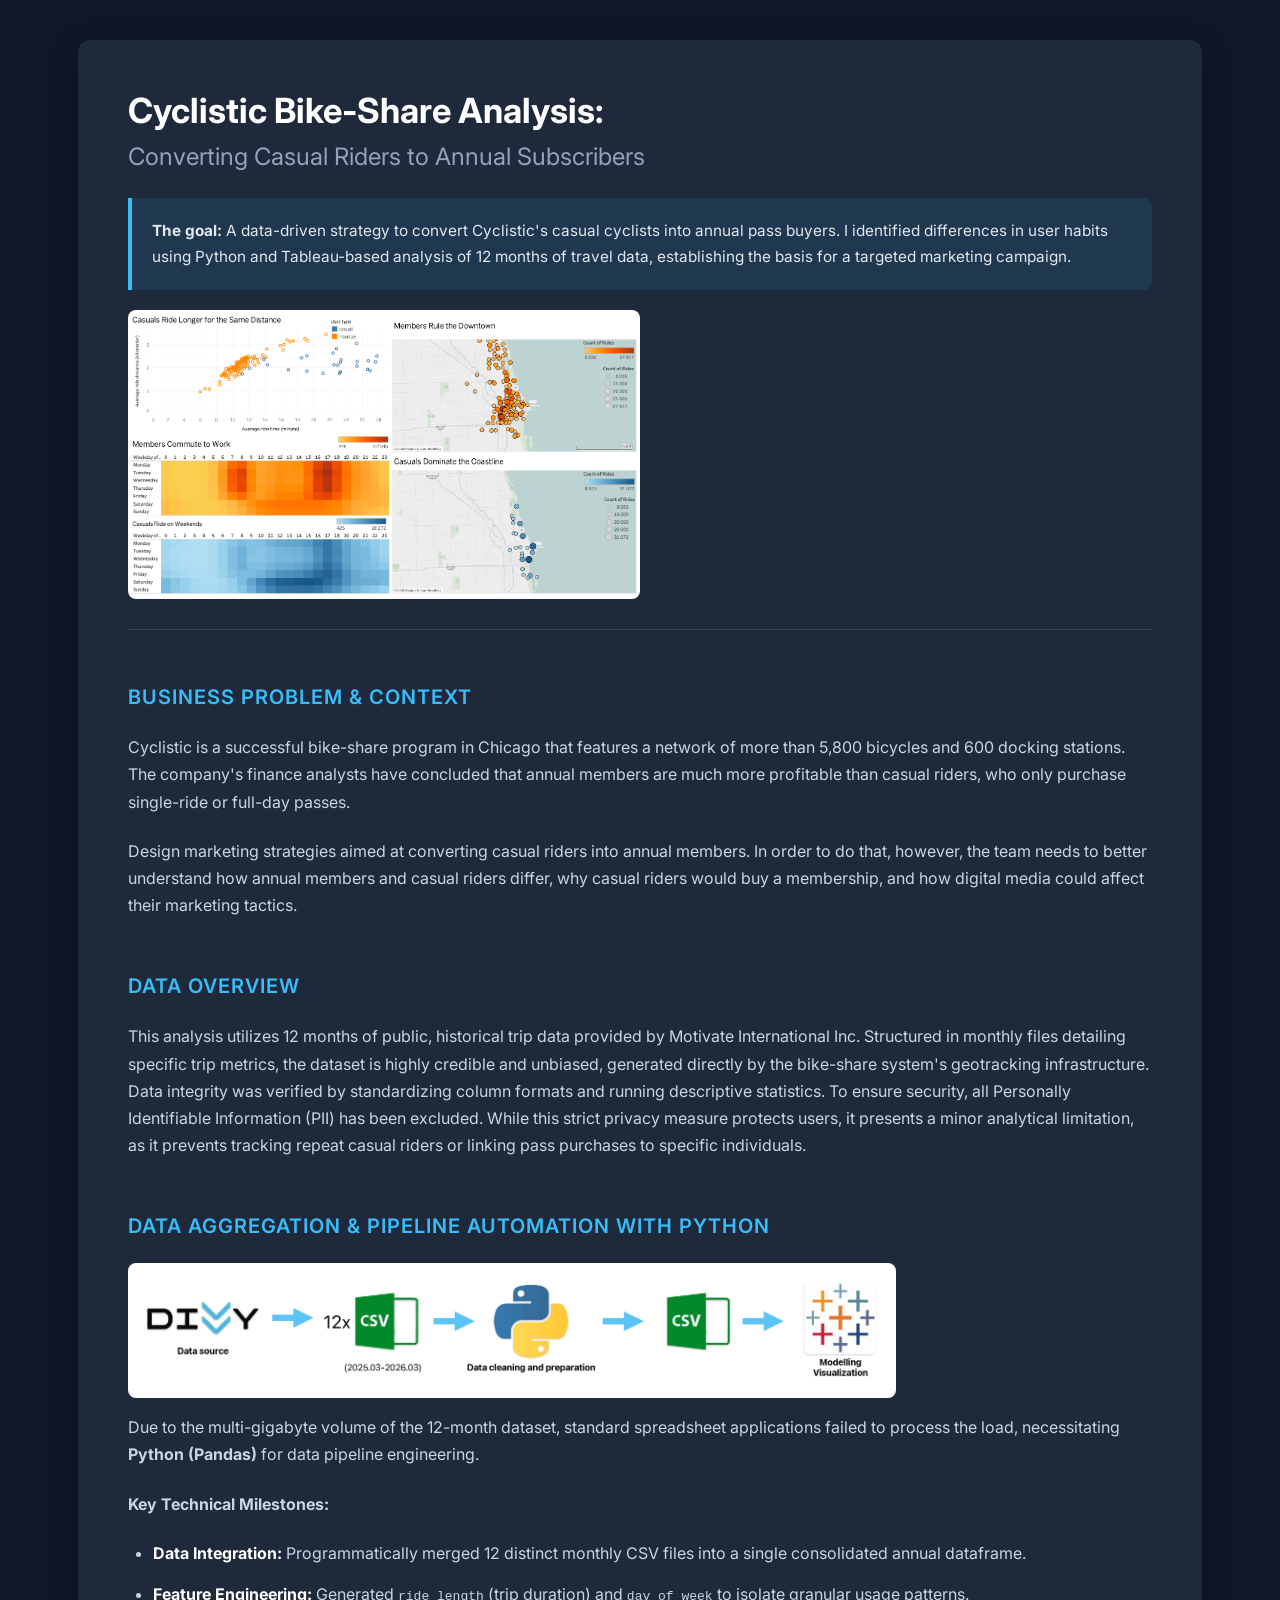
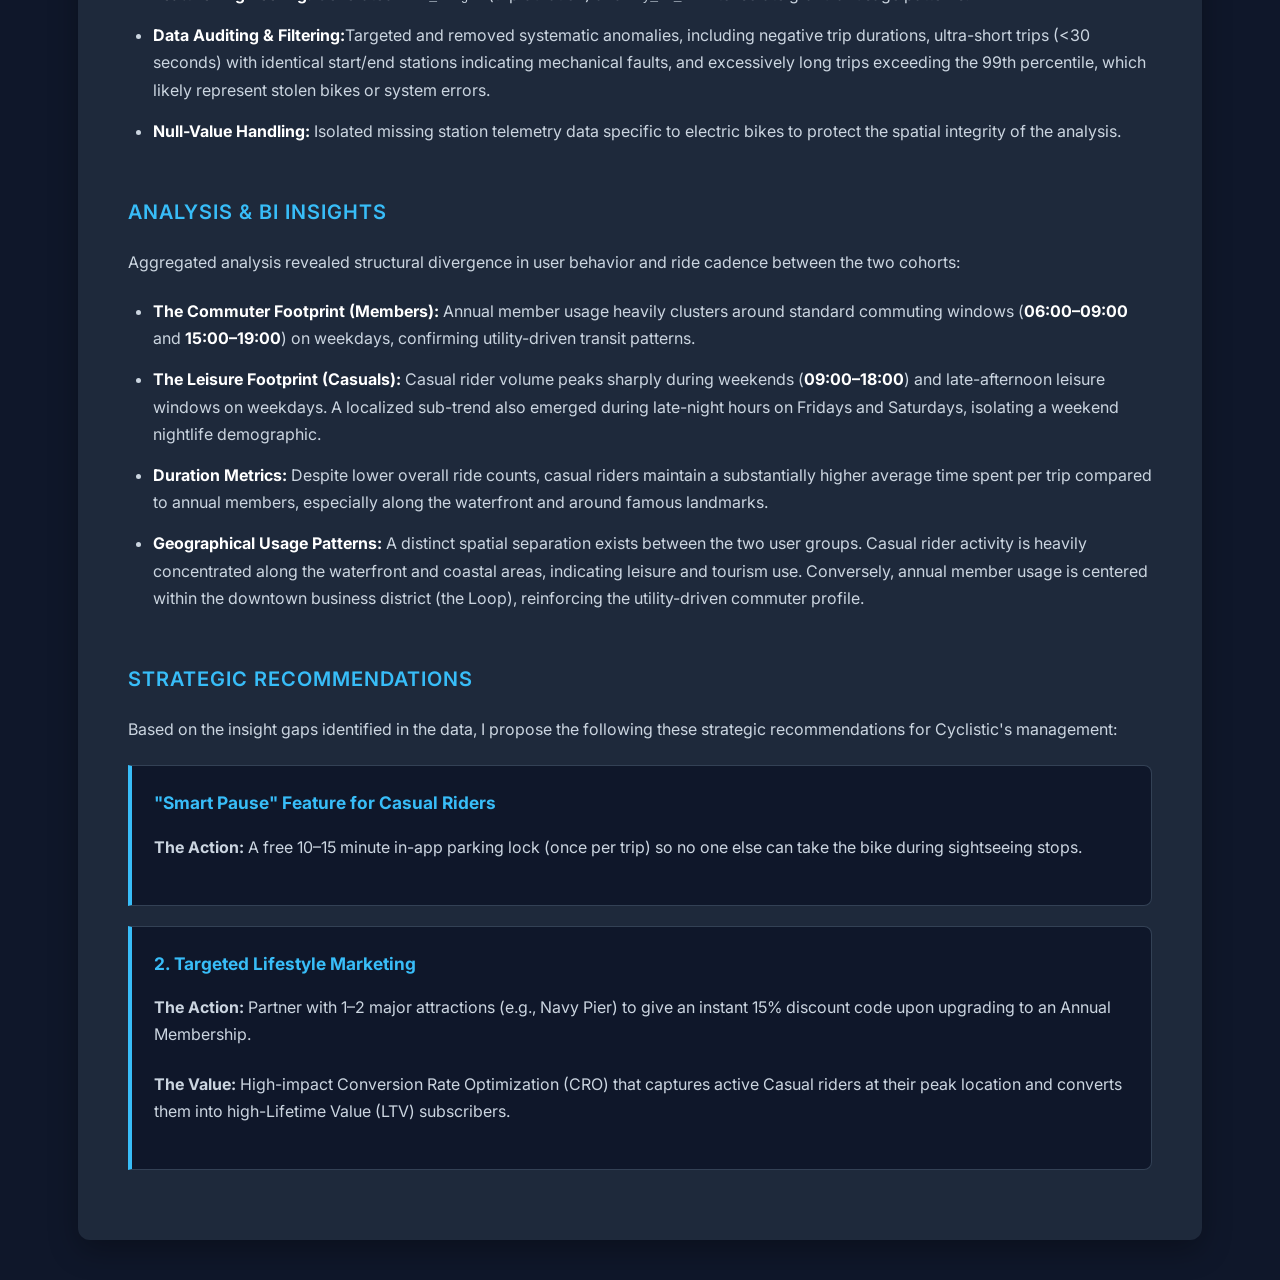
==== commit a7cf6a91: "bike sharing case study working I think this is the first version of the completed documentation of " ====
--- a/bike_sharing.html
+++ b/bike_sharing.html
@@ -3,7 +3,7 @@
 <head>
     <meta charset="UTF-8">
     <meta name="viewport" content="width=device-width, initial-scale=1.0">
-    <title>Case Study - Divvy</title>
+    <title>Case Study - Cyclistic Bike-Share</title>
     <link rel="preconnect" href="https://fonts.googleapis.com">
     <link rel="preconnect" href="https://fonts.gstatic.com" crossorigin>
     <link href="https://fonts.googleapis.com/css2?family=Inter:wght@400;500;600;700&display=swap" rel="stylesheet">
@@ -13,34 +13,43 @@
 
     <div class="container">
         <header>
-            <h1>Cyclistic Bike-Share Analysis:<br><span style="color: #4a5568; font-size: 18pt; font-weight: normal;">Converting Casual Riders to Annual Subscribers</span></h1>
+            <h1>Cyclistic Bike-Share Analysis:<br><span style="color: #94a3b8; font-size: 18pt; font-weight: normal;">Converting Casual Riders to Annual Subscribers</span></h1>
             
-            <div class="hook">
+            <div class="hook-box">
                 <strong>The goal:</strong> A data-driven strategy to convert Cyclistic's casual cyclists into annual pass buyers. I identified differences in user habits using Python and Tableau-based analysis of 12 months of travel data, establishing the basis for a targeted marketing campaign.
             </div>
+            
+            <!-- <div class="placeholder-box" style=""> -->
+                <img src="pictures/dashboard.png" alt="Executive Dashboard Overview" style="width: 50%; border-radius: 8px; display: block; margin: 0;text-align: left;margin-top: 20px;">      
+            <!-- </div> -->
         </header>
 
-        <section class="summary-box">
-            <h3>Executive Summary (TL;DR)</h3>
-            <ul>
-                <li><strong>The Problem:</strong> Cyclistic aims to maximize profit by converting casual weekend/leisure riders into high-margin annual members.</li>
-                <li><strong>The Tech Stack:</strong> <span class="tech-badge">Python (Pandas)</span> for high-volume data cleaning and feature engineering; <span class="tech-badge">Tableau</span> for executive-level business intelligence.</li>
-                <li><strong>The Impact:</strong> Discovered distinct utility vs. leisure behavior, leading to 3 actionable marketing interventions designed to capture peak-season revenue.</li>
-            </ul>
-        </section>
+        <!-- <section class="summary-box"> -->
+            <!-- <h3>Executive Summary (TL;DR)</h3> -->
+            <!-- <ul> -->
+                <!-- <li><strong>The Problem:</strong> Cyclistic aims to maximize profit by converting casual weekend/leisure riders into high-margin annual members.</li> -->
+                <!-- <li><strong>The Tech Stack:</strong> <span class="tech-badge">Python (Pandas)</span> for high-volume data cleaning and feature engineering; <span class="tech-badge">Tableau</span> for executive-level business intelligence.</li> -->
+                <!-- <li><strong>The Impact:</strong> Discovered distinct utility vs. leisure behavior, leading to 3 actionable marketing interventions designed to capture peak-season revenue.</li> -->
+            <!-- </ul> -->
+        <!-- </section> -->
 
         <h2>Business Problem & Context</h2>
-        <p>This analysis evaluates 12 months of historical trip data provided by Motivate International Inc. to drive annual subscriber growth.</p>
-        <p>To comply with strict data privacy standards, all personally identifiable information (PII) was omitted at the source. This restriction shifted the analytical focus from individual tracking to aggregated, high-density behavior patterns across Chicago.</p>
+        <p>Cyclistic is a successful bike-share program in Chicago that features a network of more than 5,800 bicycles and 600 docking stations. The company's finance analysts have concluded that annual members are much more profitable than casual riders, who only purchase single-ride or full-day passes.   </p>
+        <p>Design marketing strategies aimed at converting casual riders into annual members. In order to do that, however, the team needs to better understand how annual members and casual riders differ, why casual riders would buy a membership, and how digital media could affect their marketing tactics.</p>
+        
+        <h2>Data Overview</h2>
+        <p>This analysis utilizes 12 months of public, historical trip data provided by Motivate International Inc. Structured in monthly files detailing specific trip metrics, the dataset is highly credible and unbiased, generated directly by the bike-share system's geotracking infrastructure. Data integrity was verified by standardizing column formats and running descriptive statistics. To ensure security, all Personally Identifiable Information (PII) has been excluded. While this strict privacy measure protects users, it presents a minor analytical limitation, as it prevents tracking repeat casual riders or linking pass purchases to specific individuals.</p>
+        
+        <h2>Data Aggregation & Pipeline Automation with Python</h2>
 
-        <h2>Data Cleaning & Processing (Scalable Data Engineering)</h2>
+        <img src="pictures/process.jpg" alt="Executive Dashboard Overview" style="width: 75%; border-radius: 8px; display: block; margin: 0;text-align: left;margin-top: 20px;">      
         <p>Due to the multi-gigabyte volume of the 12-month dataset, standard spreadsheet applications failed to process the load, necessitating <strong>Python (Pandas)</strong> for data pipeline engineering.</p>
         
         <p><strong>Key Technical Milestones:</strong></p>
         <ul>
             <li><strong>Data Integration:</strong> Programmatically merged 12 distinct monthly CSV files into a single consolidated annual dataframe.</li>
             <li><strong>Feature Engineering:</strong> Generated <code>ride_length</code> (trip duration) and <code>day_of_week</code> to isolate granular usage patterns.</li>
-            <li><strong>Data Auditing & Filtering:</strong> Targeted and removed systematic anomalies, including negative trip durations and ultra-short trips (&lt;30 seconds) with identical start/end stations (indicating mechanical faults).</li>
+            <li><strong>Data Auditing & Filtering:</strong>Targeted and removed systematic anomalies, including negative trip durations, ultra-short trips (<30 seconds) with identical start/end stations indicating mechanical faults, and excessively long trips exceeding the 99th percentile, which likely represent stolen bikes or system errors.</li>
             <li><strong>Null-Value Handling:</strong> Isolated missing station telemetry data specific to electric bikes to protect the spatial integrity of the analysis.</li>
         </ul>
 
@@ -49,45 +58,65 @@
         
         <ul>
             <li><strong>The Commuter Footprint (Members):</strong> Annual member usage heavily clusters around standard commuting windows (<strong>06:00–09:00</strong> and <strong>15:00–19:00</strong>) on weekdays, confirming utility-driven transit patterns.</li>
-                <div class="placeholder-box">
-                <!-- <img src="allRiders_heatmap.png" alt="All riders heatmap" style="width: 100%; border-radius: 8px;">       -->
-                    <img src="member_heatmap.png" alt="Member heatmap" style="width: 100%; border-radius: 8px;">        
-                </div>
             <li><strong>The Leisure Footprint (Casuals):</strong> Casual rider volume peaks sharply during weekends (<strong>09:00–18:00</strong>) and late-afternoon leisure windows on weekdays. A localized sub-trend also emerged during late-night hours on Fridays and Saturdays, isolating a weekend nightlife demographic.</li>
-                <div class="placeholder-box">
-                    <img src="casual_heatmap.png" alt="Casual heatmap" style="width: 100%; border-radius: 8px;">
-                </div>
-
-            <li><strong>Duration Metrics:</strong> Despite lower ride counts, casual riders maintain a substantially higher average time spent per trip compared to annual members.</li>
-            <div class="placeholder-box">
-                <img src="totalRides_line.png" alt="Line chart showing differences" style="width: 100%; border-radius: 8px;">        
-                <img src="avgMinutes_line.png" alt="Line chart showing differences" style="width: 100%; border-radius: 8px;">        
-            </div>
-            <li><strong>The Summer Seasonality Spike (Casuals):</strong> While annual members maintain consistent usage patterns year-round, casual rider duration surges dramatically with the onset of the summer season. Time-series analysis shows a massive spike triggered by warmer weather and high-density Chicago public events—such as major music festivals (e.g., Lollapalooza), waterfront activities, and community running races. During this peak window, casual riders completely dominate engagement metrics, shifting from standard A-to-B transit to extensive, leisure-oriented exploration.</li>
-            <div class="placeholder-box">
-                
-                <img src="ridedHours_line.png" alt="Line chart showing differences" style="width: 100%; border-radius: 8px;">        
-            </div>
+            <li><strong>Duration Metrics:</strong> Despite lower overall ride counts, casual riders maintain a substantially higher average time spent per trip compared to annual members, especially along the waterfront and around famous landmarks.</li>
+            <li><strong>Geographical Usage Patterns:</strong> A distinct spatial separation exists between the two user groups. Casual rider activity is heavily concentrated along the waterfront and coastal areas, indicating leisure and tourism use. Conversely, annual member usage is centered within the downtown business district (the Loop), reinforcing the utility-driven commuter profile.</li>
         </ul>
 
-        
-        <h2>Strategic Recommendations</h2>
-        <p>Based on the insight gaps identified in the data, I propose the following 3 strategic recommendations for Cyclistic's management:</p>
-
-        <div class="recommendation">
-            <h4>1. Proactive Campaign Timing</h4>
-            <p>Data shows that casual rides surge in May and peak until September. Launch the marketing campaign in mid-April to convert users into annual members right before the high season starts.</p>
+        <div class='tableauPlaceholder' id='viz1782066189121' style='position: relative;text-align: center;'>
+            <noscript>
+                <a href='#'>
+                    <img alt='User type comperation ' 
+                    src='https:&#47;&#47;public.tableau.com&#47;static&#47;images&#47;ZF&#47;ZFQPKSN2D&#47;1_rss.png' 
+                    style='border: none' />
+                </a>
+            </noscript>
+            <object class='tableauViz' style='display:none;'>
+                <param name='host_url' value='https%3A%2F%2Fpublic.tableau.com%2F' />
+                <param name='embed_code_version' value='3' />
+                <param name='path' value='shared&#47;ZFQPKSN2D' />
+                <param name='toolbar' value='yes' />
+                <param name='static_image' value='https:&#47;&#47;public.tableau.com&#47;static&#47;images&#47;ZF&#47;ZFQPKSN2D&#47;1.png' />
+                <param name='animate_transition' value='yes' />
+                <param name='display_static_image' value='yes' />
+                <param name='display_spinner' value='yes' />
+                <param name='display_overlay' value='yes' />
+                <param name='display_count' value='yes' />
+                <param name='language' value='en-US' />
+                <param name='filter' value='publish=yes' />
+            </object>
         </div>
 
-        <div class="recommendation">
-            <h4>2. Targeted Lifestyle Marketing</h4>
-            <p>Emphasize freedom, speed, and weekend fun in marketing collateral. The campaign must highlight that for regular weekend riding, an annual membership is the most seamless and cost-effective option available.</p>
+        <script type='text/javascript'>                    
+            var divElement = document.getElementById('viz1782066189121');                    
+            var vizElement = divElement.getElementsByTagName('object')[0];                    
+            
+            // A szélesség marad 100%, hogy ne lógjon ki jobbra
+            vizElement.style.width = '100%';
+            
+            // A magasságot FIX PIXELBEN adjuk meg, hogy ne csukoljon össze
+            vizElement.style.height = '850px'; 
+            
+            var scriptElement = document.createElement('script');                    
+            scriptElement.src = 'https://public.tableau.com/javascripts/api/viz_v1.js';                    
+            vizElement.parentNode.insertBefore(scriptElement, vizElement);                
+        </script>
+        <h2>Strategic Recommendations</h2>
+        <p>Based on the insight gaps identified in the data, I propose the following these strategic recommendations for Cyclistic's management:</p>
+
+        <div class="recommendation-card">
+            <h4>"Smart Pause" Feature for Casual Riders</h4>
+            <p><strong>The Action:</strong> A free 10–15 minute in-app parking lock (once per trip) so no one else can take the bike during sightseeing stops.</p>
+</strong>
         </div>
 
-        <div class="recommendation">
-            <h4>3. The 15-Minute E-Bike "Hook" Strategy</h4>
-            <p>The average trip duration for casual riders is 21 minutes, making pay-per-minute fees a significant pain point. Introduce 1 daily 15-minute free e-mobility session exclusive to annual members. Because this is lower than their 21-minute average, riders will naturally spill over the limit and pay regular minute rates, driving high annual conversions while generating extra revenue.</p>
+        <div class="recommendation-card">
+            <h4>2. Targeted Lifestyle Marketing</h4>
+            <p><strong>The Action:</strong> Partner with 1–2 major attractions (e.g., Navy Pier) to give an instant 15% discount code upon upgrading to an Annual Membership.</p>
+            <p><strong>The Value:</strong> High-impact Conversion Rate Optimization (CRO) that captures active Casual riders at their peak location and converts them into high-Lifetime Value (LTV) subscribers.</p>
         </div>
+
+       
     </div>
 
 </body>
--- a/style.css
+++ b/style.css
@@ -5,7 +5,7 @@
 
 /* A teljes oldal háttere és alap betűstílusa */
 body {
-    font-family: 'Segoe UI', Tahoma, Geneva, Verdana, sans-serif;
+    font-family: 'Inter', 'Segoe UI', sans-serif;
     line-height: 1.7;
     color: #cbd5e0; /* Kellemes, lágy szürkésfehér szövegszín */
     background-color: #0f172a; /* Mély sötétkék (slate) háttér */
@@ -13,11 +13,11 @@
     padding: 40px 20px;
 }
 
-/* A központi tartalom kártyája - ez különül el gyönyörűen a háttértől */
+/* A központi tartalom kártyája */
 .container {
-    max-width: 900px;
+    max-width: 1124px;
     margin: 0 auto;
-    background: #1e293b; /* Kicsit világosabb, elegáns kékesszürke kártya háttér */
+    background: #1e293b; /* Elegáns kékesszürke kártya háttér */
     padding: 50px;
     border-radius: 12px;
     box-shadow: 0 10px 30px rgba(0, 0, 0, 0.3);
@@ -39,27 +39,18 @@
     font-weight: 700;
 }
 
-.subtitle {
-    font-size: 18pt;
-    color: #94a3b8; /* Halványabb alcím */
-    font-weight: 400;
-    display: block;
-    margin-bottom: 20px;
-}
-
 /* A Horog (The Hook) kiemelt, modern doboza */
 .hook-box {
     font-size: 11.5pt;
-    font-style: italic;
     color: #e2e8f0;
-    background-color: rgba(56, 189, 248, 0.1); /* Nagyon finom, áttetsző világoskék fény */
+    background-color: rgba(56, 189, 248, 0.1); /* Finom, áttetsző világoskék fény */
     border-left: 4px solid #38bdf8; /* Markáns neonkék bal oldali csík */
     padding: 20px;
     margin-top: 25px;
     border-radius: 0 8px 8px 0;
 }
 
-/* Fő fejezetcímek (Ask, Process, Insights...) */
+/* Fő fejezetcímek */
 h2 {
     font-size: 15pt;
     color: #38bdf8; /* Világító kék kód-esztétika */
@@ -88,7 +79,7 @@
     margin-bottom: 20px;
 }
 
-/* LISTÁK JAVÍTÁSA: Nem lógnak ki balra, tökéletesen igazodnak a címekhez */
+/* Listák igazítása */
 ul {
     padding-left: 25px;
     margin-top: 10px;
@@ -97,33 +88,33 @@
 
 li {
     margin-bottom: 14px;
-    list-style-position: outside; /* Biztosítja, hogy a szöveg ne csússzon a pötty alá */
+    list-style-position: outside;
 }
 
 li strong {
-    color: #ffffff; /* A listákon belüli kulcsszavak tiszta fehérek a maximális szkennelhetőségért */
+    color: #ffffff;
 }
 
-/* Tableau / Kép helyőrző doboz */
+/* Kép helyőrző/tartó doboz finomítása (nem dashed, ha kép van benne) */
 .placeholder-box {
     background-color: #0f172a;
-    border: 2px dashed #475569;
+    border: 1px solid #334155;
     border-radius: 8px;
-    padding: 45px;
+    padding: 20px;
     text-align: center;
-    color: #94a3b8;
-    font-style: italic;
-    margin: 40px 0;
+    margin: 30px 0;
 }
 
 /* Stratégiai javaslatok kártyái */
 .recommendation-card {
-    background: #1e293b;
-    border-left: 4px solid #0ea5e9;
+    background: #0f172a;
+    border-left: 4px solid #38bdf8;
     padding: 22px;
     margin-bottom: 20px;
     border-radius: 0 8px 8px 0;
-    box-shadow: 0 4px 6px -1px rgba(0, 0, 0, 0.15);
+    border-top: 1px solid #334155;
+    border-right: 1px solid #334155;
+    border-bottom: 1px solid #334155;
 }
 
 .recommendation-card h4 {
@@ -133,7 +124,7 @@
     font-size: 13pt;
 }
 
-/* Kis technológiai címkék stílusa (Python, Tableau...) */
+/* Kis technológiai címkék stílusa */
 .tech-badge {
     background-color: #334155;
     color: #f8fafc;
@@ -146,4 +137,40 @@
 p {
     margin-bottom: 22px;
     color: #cbd5e0;
+}
+
+/* ÚJ ELEM: Letöltési gomb stílusa */
+.btn-download {
+    display: inline-block;
+    background-color: #38bdf8;
+    color: #0f172a;
+    padding: 0.8rem 2rem;
+    font-weight: 700;
+    font-size: 0.95rem;
+    border-radius: 6px;
+    text-decoration: none;
+    transition: all 0.2s ease-in-out;
+    border: 1px solid #38bdf8;
+}
+
+.btn-download:hover {
+    background-color: transparent;
+    color: #38bdf8;
+}
+.tableau-embed-container {
+    width: 100%;
+    height: 850px; /* Ezt hagyd azon az értéken, amire korábban beállítottad! */
+    background-color: #0f172a;
+    border: 1px solid #334155;
+    border-radius: 8px;
+    padding: 0;
+    margin: 30px 0;
+    margin-left: 90px;
+    margin-right: auto;
+    overflow-x: auto; 
+    box-shadow: inset 0 0 20px rgba(0, 0, 0, 0.5);
+    
+    /* --- EZZEL A KÉT ÚJ SORRAL KÉNYSZERÍTJÜK KÖZÉPRE --- */
+    display: flex;
+    justify-content: center;
 }
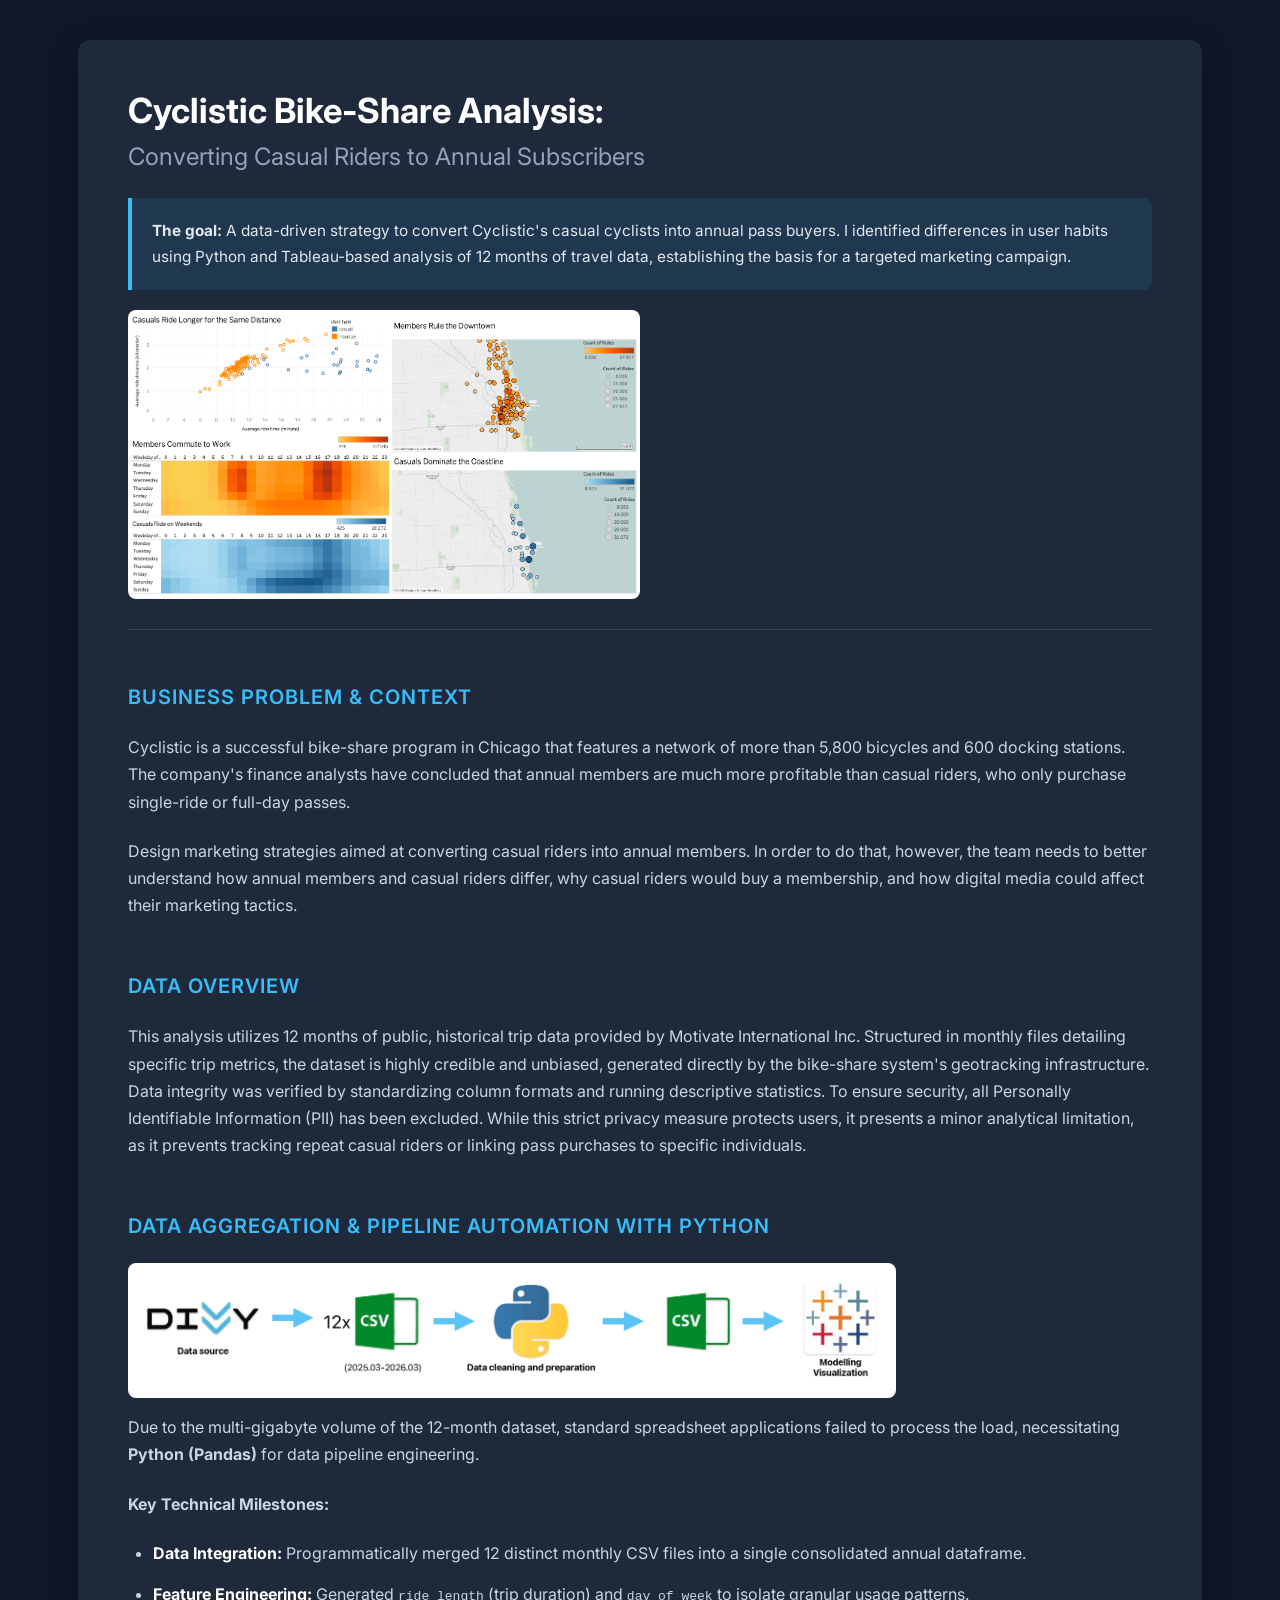
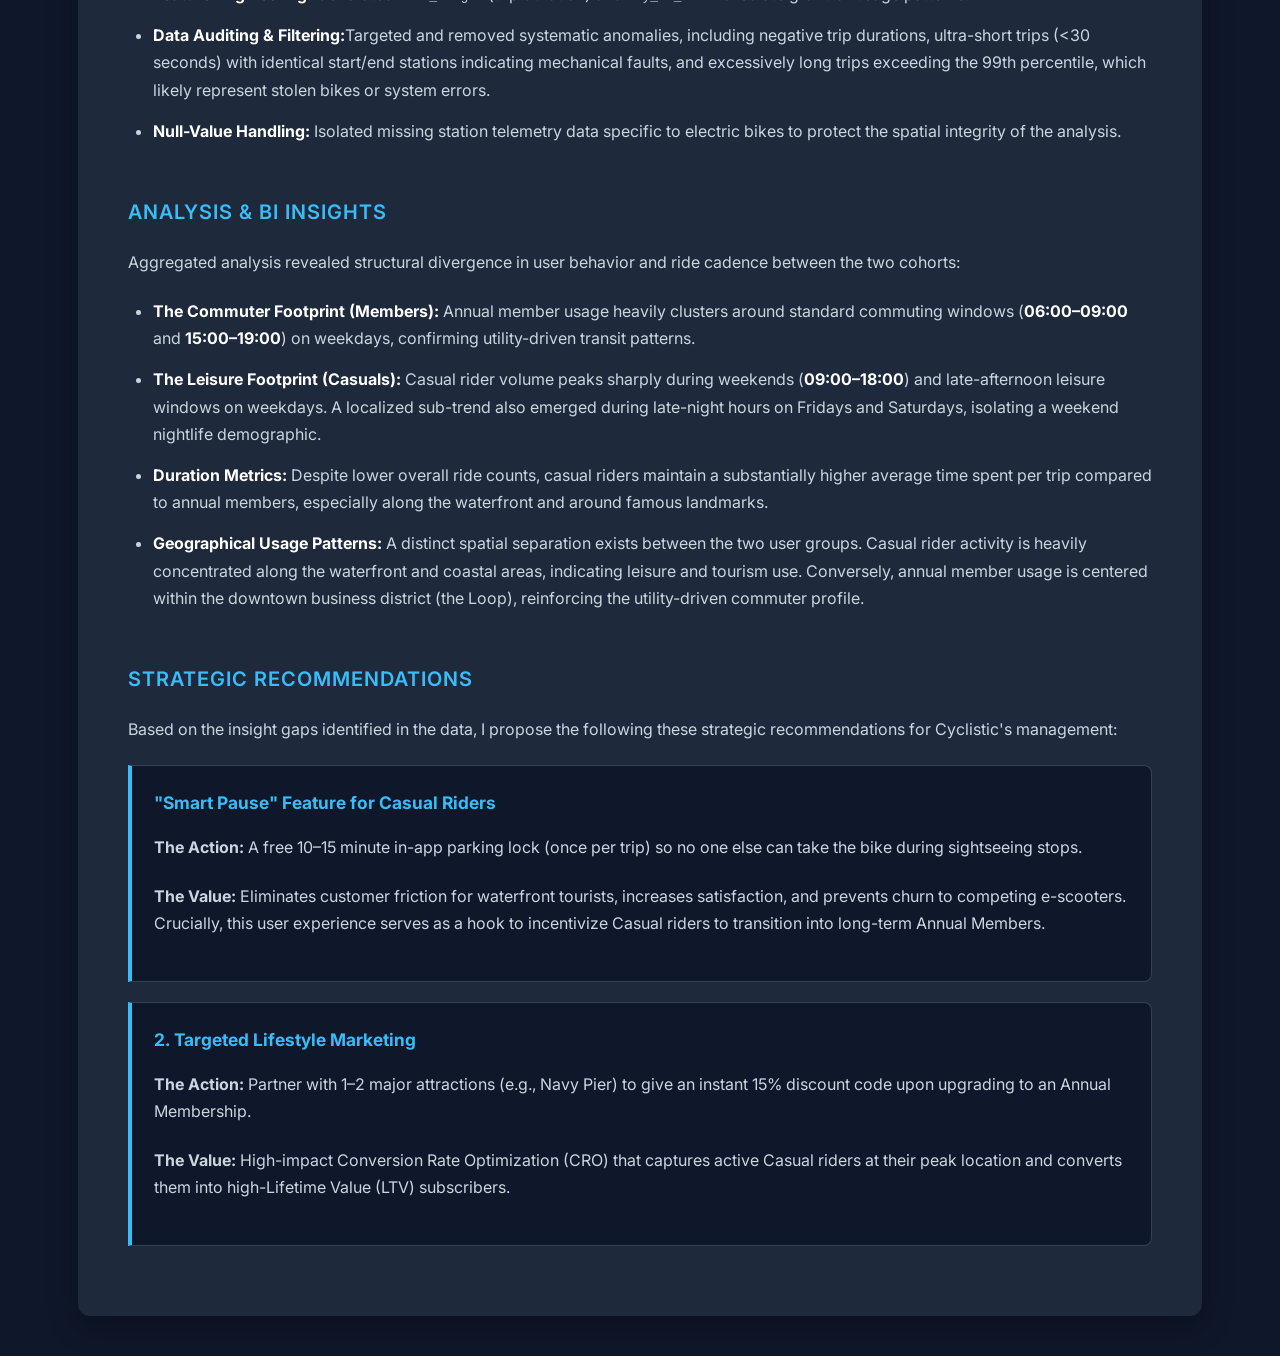
==== commit b7b1de74: "extended value recommendation" ====
--- a/bike_sharing.html
+++ b/bike_sharing.html
@@ -107,7 +107,7 @@
         <div class="recommendation-card">
             <h4>"Smart Pause" Feature for Casual Riders</h4>
             <p><strong>The Action:</strong> A free 10–15 minute in-app parking lock (once per trip) so no one else can take the bike during sightseeing stops.</p>
-</strong>
+            <p><strong>The Value:</strong> Eliminates customer friction for waterfront tourists, increases satisfaction, and prevents churn to competing e-scooters. Crucially, this user experience serves as a hook to incentivize Casual riders to transition into long-term Annual Members.</p>
         </div>
 
         <div class="recommendation-card">
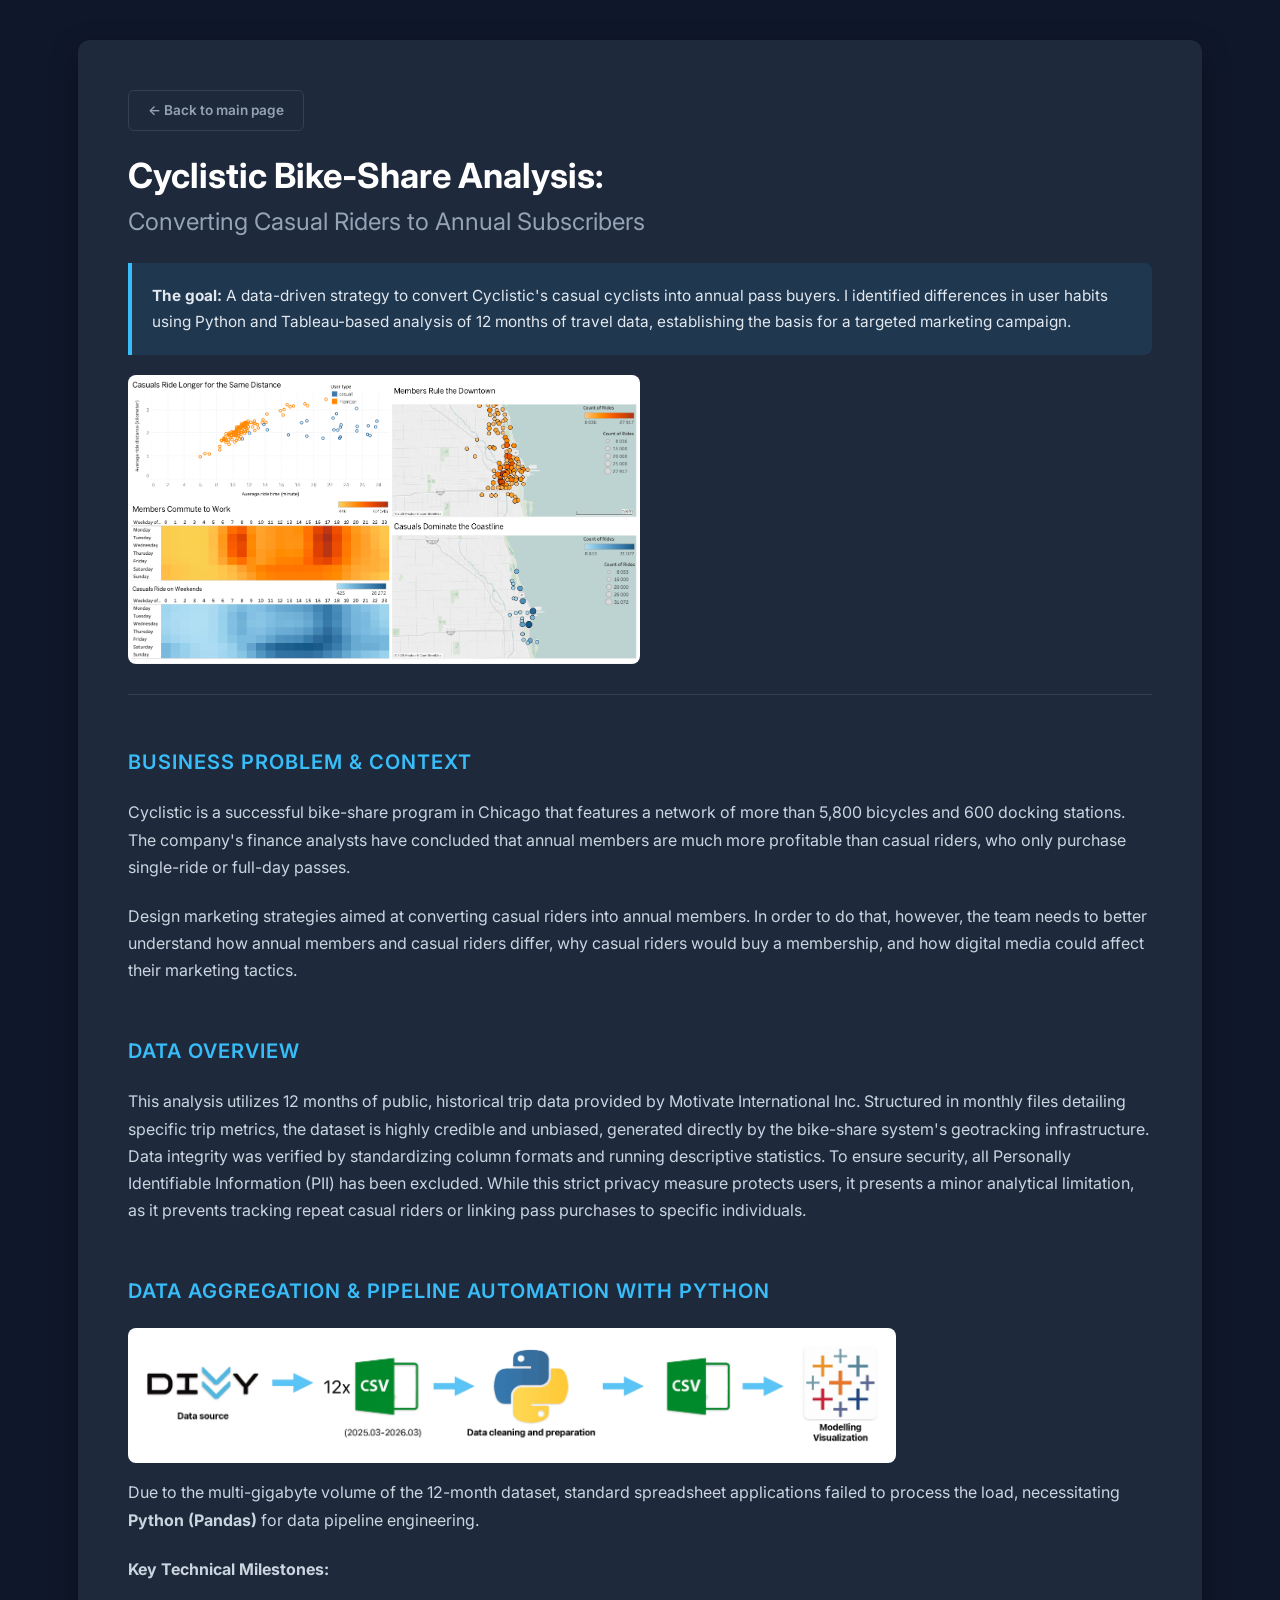
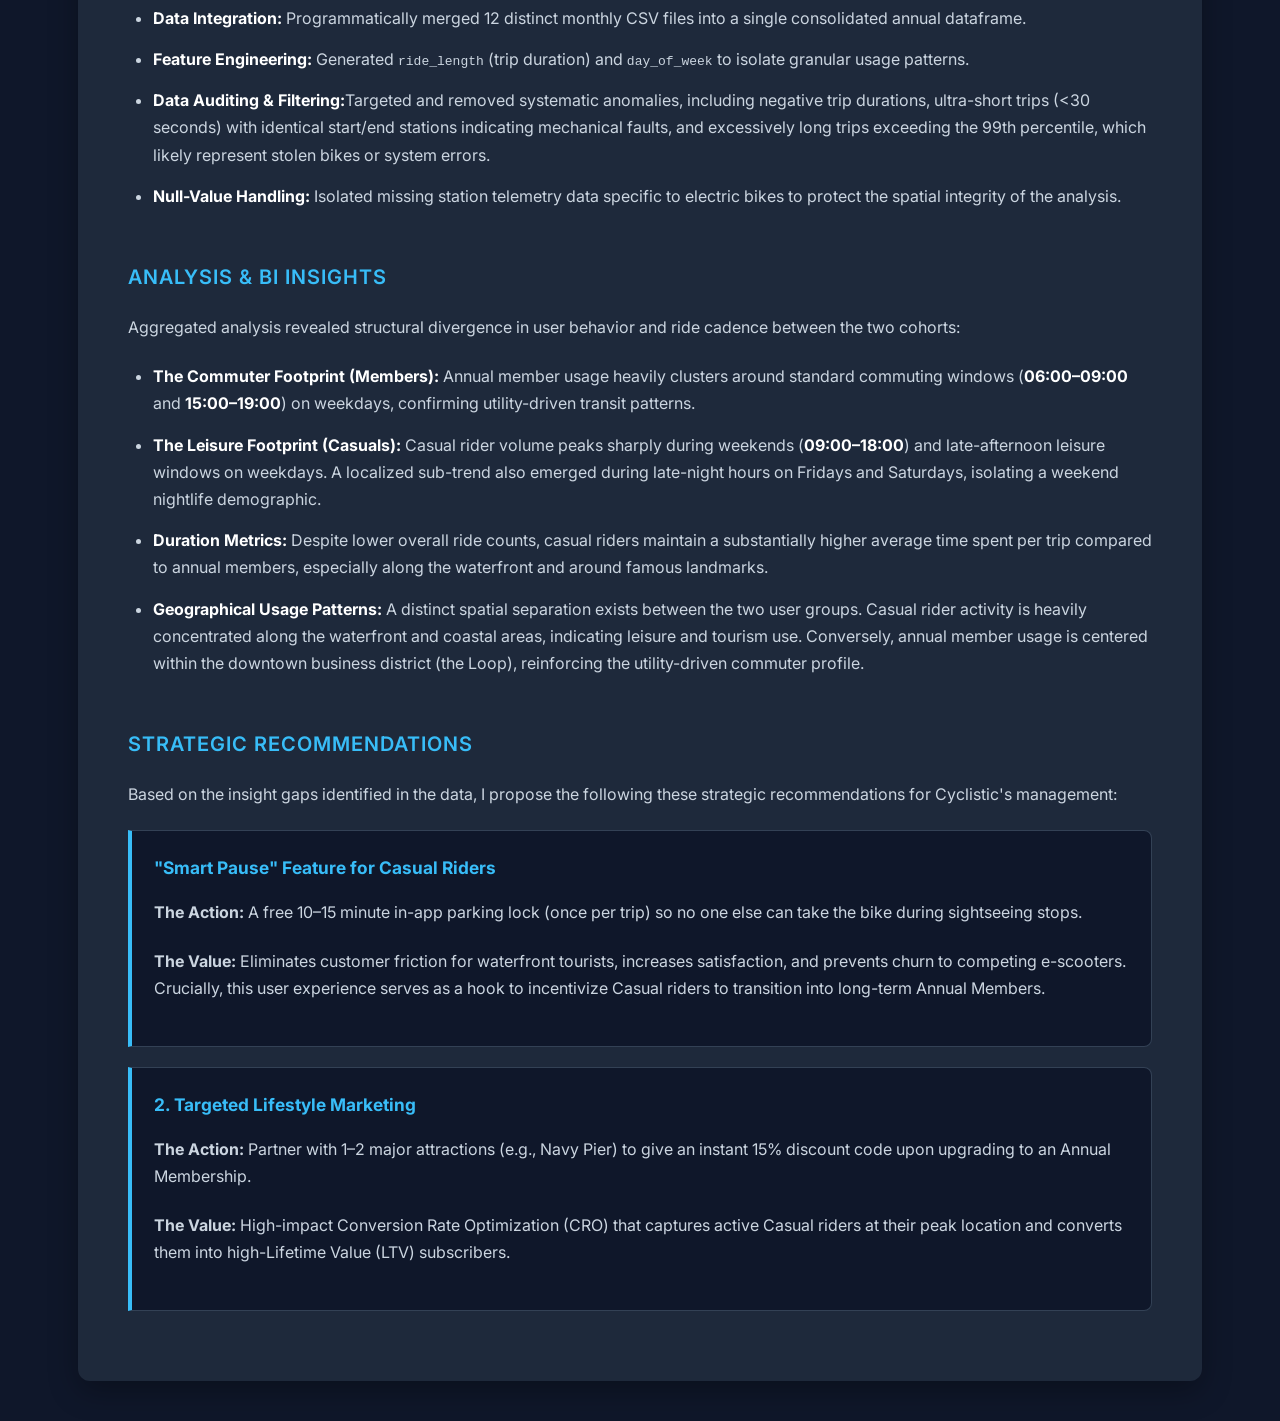
==== commit b71f870c: "Add back-to-main-page button to both project pages Co-Authored-By: Claude Sonnet 4.6 <noreply@anthro" ====
--- a/bike_sharing.html
+++ b/bike_sharing.html
@@ -12,6 +12,7 @@
 <body>
 
     <div class="container">
+        <a href="index.html" class="btn-back">← Back to main page</a>
         <header>
             <h1>Cyclistic Bike-Share Analysis:<br><span style="color: #94a3b8; font-size: 18pt; font-weight: normal;">Converting Casual Riders to Annual Subscribers</span></h1>
             
@@ -23,15 +24,6 @@
                 <img src="pictures/dashboard.png" alt="Executive Dashboard Overview" style="width: 50%; border-radius: 8px; display: block; margin: 0;text-align: left;margin-top: 20px;">      
             <!-- </div> -->
         </header>
-
-        <!-- <section class="summary-box"> -->
-            <!-- <h3>Executive Summary (TL;DR)</h3> -->
-            <!-- <ul> -->
-                <!-- <li><strong>The Problem:</strong> Cyclistic aims to maximize profit by converting casual weekend/leisure riders into high-margin annual members.</li> -->
-                <!-- <li><strong>The Tech Stack:</strong> <span class="tech-badge">Python (Pandas)</span> for high-volume data cleaning and feature engineering; <span class="tech-badge">Tableau</span> for executive-level business intelligence.</li> -->
-                <!-- <li><strong>The Impact:</strong> Discovered distinct utility vs. leisure behavior, leading to 3 actionable marketing interventions designed to capture peak-season revenue.</li> -->
-            <!-- </ul> -->
-        <!-- </section> -->
 
         <h2>Business Problem & Context</h2>
         <p>Cyclistic is a successful bike-share program in Chicago that features a network of more than 5,800 bicycles and 600 docking stations. The company's finance analysts have concluded that annual members are much more profitable than casual riders, who only purchase single-ride or full-day passes.   </p>
--- a/style.css
+++ b/style.css
@@ -122,6 +122,49 @@
     margin-bottom: 10px;
     color: #38bdf8;
     font-size: 13pt;
+}
+
+.card-inner {
+    display: flex;
+    align-items: flex-start;
+    gap: 1.5rem;
+}
+
+.card-inner .card-text {
+    flex: 1;
+}
+
+.card-inner img {
+    width: 340px;
+    flex-shrink: 0;
+    border-radius: 8px;
+    align-self: stretch;
+    object-fit: contain;
+    object-position: center;
+}
+
+@media (max-width: 700px) {
+    .card-inner { flex-direction: column; }
+    .card-inner img { width: 100%; }
+}
+
+/* Vissza gomb */
+.btn-back {
+    display: inline-block;
+    margin-bottom: 1.5rem;
+    padding: 0.5rem 1.2rem;
+    font-size: 0.85rem;
+    font-weight: 600;
+    color: #94a3b8;
+    border: 1px solid #334155;
+    border-radius: 6px;
+    text-decoration: none;
+    transition: all 0.2s ease-in-out;
+}
+
+.btn-back:hover {
+    color: #f8fafc;
+    border-color: #60a5fa;
 }
 
 /* Kis technológiai címkék stílusa */
@@ -173,4 +216,92 @@
     /* --- EZZEL A KÉT ÚJ SORRAL KÉNYSZERÍTJÜK KÖZÉPRE --- */
     display: flex;
     justify-content: center;
+}
+/* --- HERO SZEKCIÓ ÉS HÁTTÉRKÉP --- */
+.hero-section {
+    /* Ide tedd a saját háttérképed elérési útját! */
+    /* Példa sötét, adatos háttérképre (kicserélheted a sajátodra) */
+    background-image: linear-gradient(rgba(15, 23, 42, 0.7), rgba(15, 23, 42, 0.9)), url('https://images.unsplash.com/photo-1550751827-4bd374c3f58b?q=80&w=2070&auto=format&fit=crop');
+    background-size: cover;
+    background-position: center;
+    background-repeat: no-repeat;
+    
+    /* Teljes képernyős magasság vagy fix, ahogy tetszik */
+    min-height: 80vh; 
+    display: flex;
+    align-items: center;
+    justify-content: center;
+    padding: 40px 20px;
+    margin-top: 0; 
+}
+
+.hero-container {
+    display: flex;
+    justify-content: center; /* Középre húzza a kártyát */
+    width: 100%;
+}
+
+/* --- ÜVEGHATÁSÚ PROFILKÁRTYA --- */
+.profile-card {
+    background: rgba(30, 41, 59, 0.6); /* Félig átlátszó sötétkék */
+    backdrop-filter: blur(12px); /* Ez adja az "üveg" elhomályosítást */
+    -webkit-backdrop-filter: blur(12px);
+    border: 1px solid rgba(255, 255, 255, 0.1); /* Vékony, elegáns keret */
+    border-radius: 16px;
+    padding: 50px 60px;
+    display: flex;
+    flex-direction: column;
+    align-items: center;
+    text-align: center;
+    box-shadow: 0 25px 50px -12px rgba(0, 0, 0, 0.5);
+    max-width: 500px;
+    width: 100%;
+    transition: transform 0.3s ease;
+}
+
+.profile-card:hover {
+    transform: translateY(-5px); /* Finom lebegés, ha ráviszik az egeret */
+}
+
+/* --- PROFILKÉP BEÁLLÍTÁSA --- */
+.profile-image {
+    width: 180px;
+    height: 180px;
+    object-fit: cover; /* Biztosítja, hogy ne torzuljon a kép */
+    border-radius: 50%; /* Tökéletes kör */
+    border: 3px solid #38bdf8; /* Neon-kék keret, ami passzol a tech dizájnhoz */
+    margin-bottom: 25px;
+    box-shadow: 0 10px 25px rgba(0, 0, 0, 0.3);
+}
+
+/* --- KÁRTYA SZÖVEGEI --- */
+.profile-text h1 {
+    font-size: 2.5rem;
+    color: #ffffff;
+    margin: 0 0 10px 0;
+    line-height: 1.1;
+    letter-spacing: -0.02em;
+}
+
+.profile-text .subtitle {
+    font-size: 1.25rem;
+    color: #94a3b8;
+    margin: 0;
+    font-weight: 400;
+    text-transform: uppercase;
+    letter-spacing: 0.05em;
+}
+
+/* Mobilos reszponzivitás a kártyához */
+@media (max-width: 576px) {
+    .profile-card {
+        padding: 30px 20px;
+    }
+    .profile-image {
+        width: 150px;
+        height: 150px;
+    }
+    .profile-text h1 {
+        font-size: 2rem;
+    }
 }
